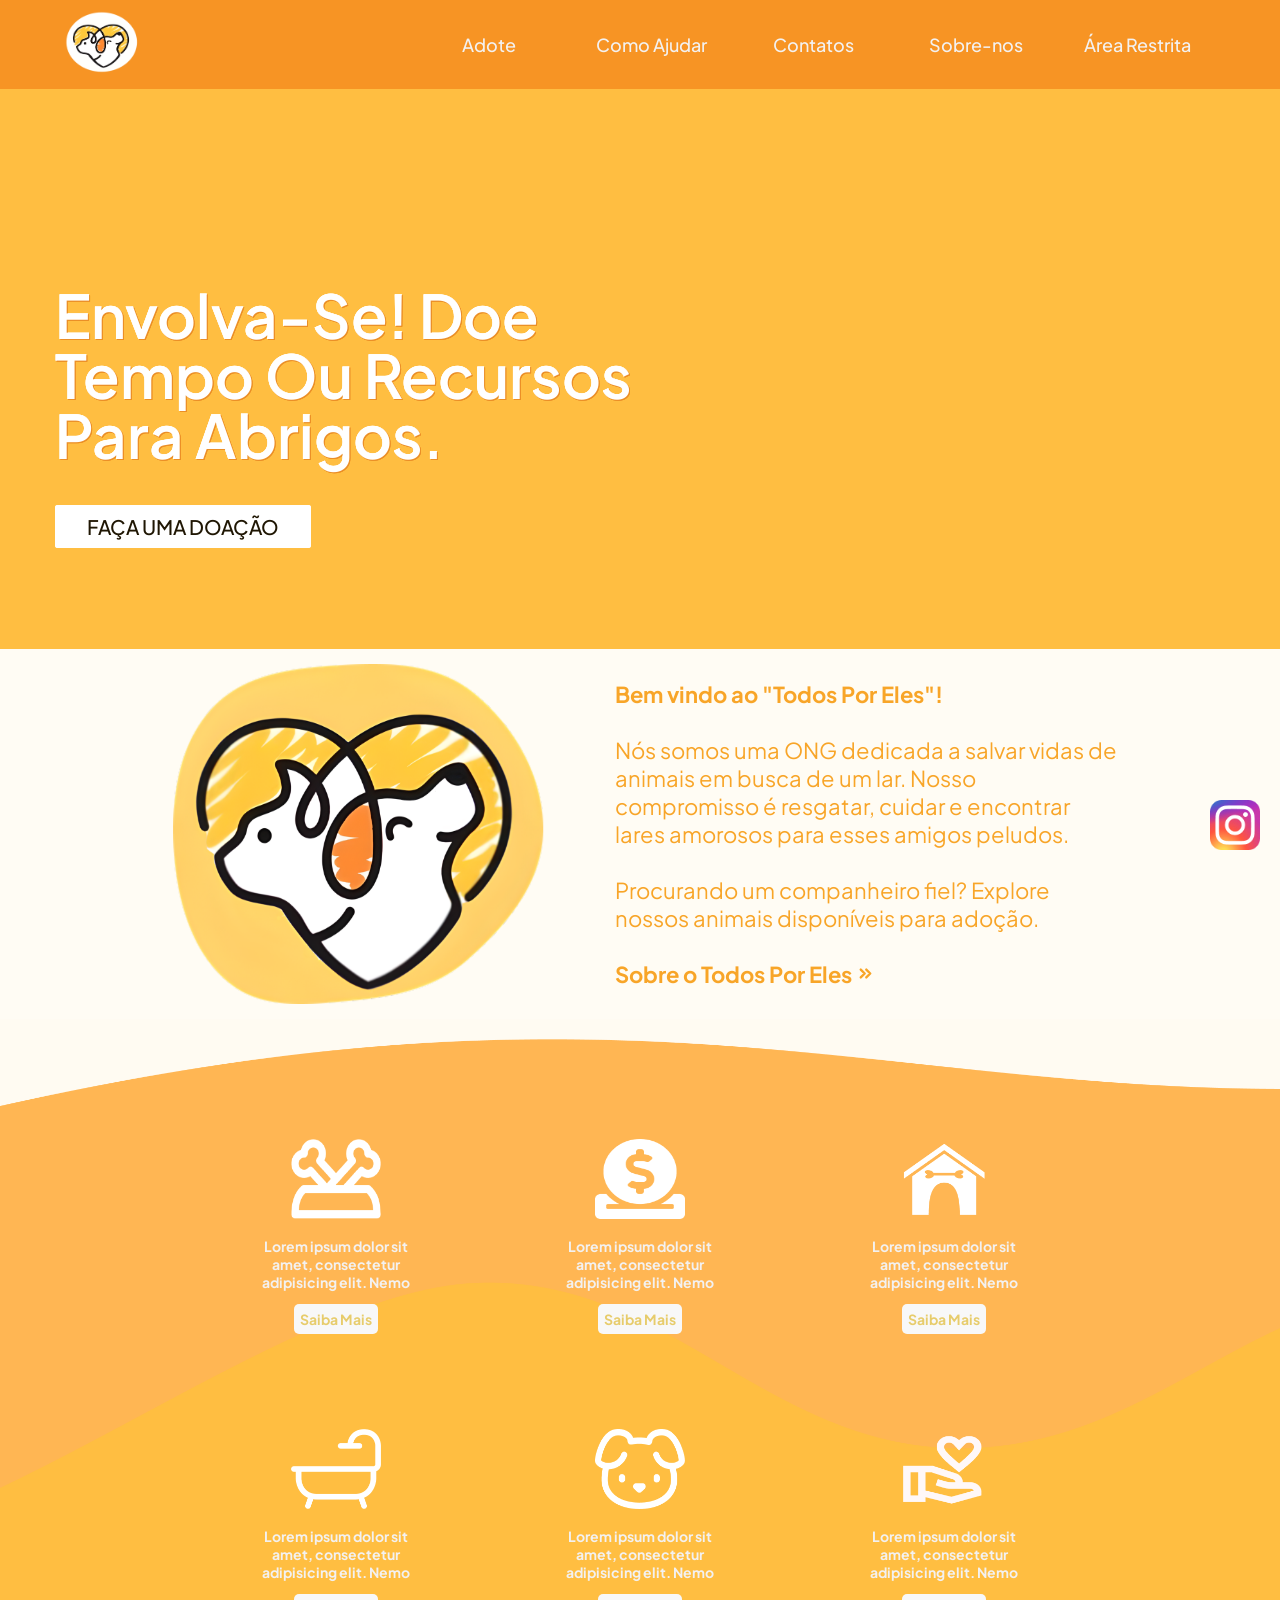
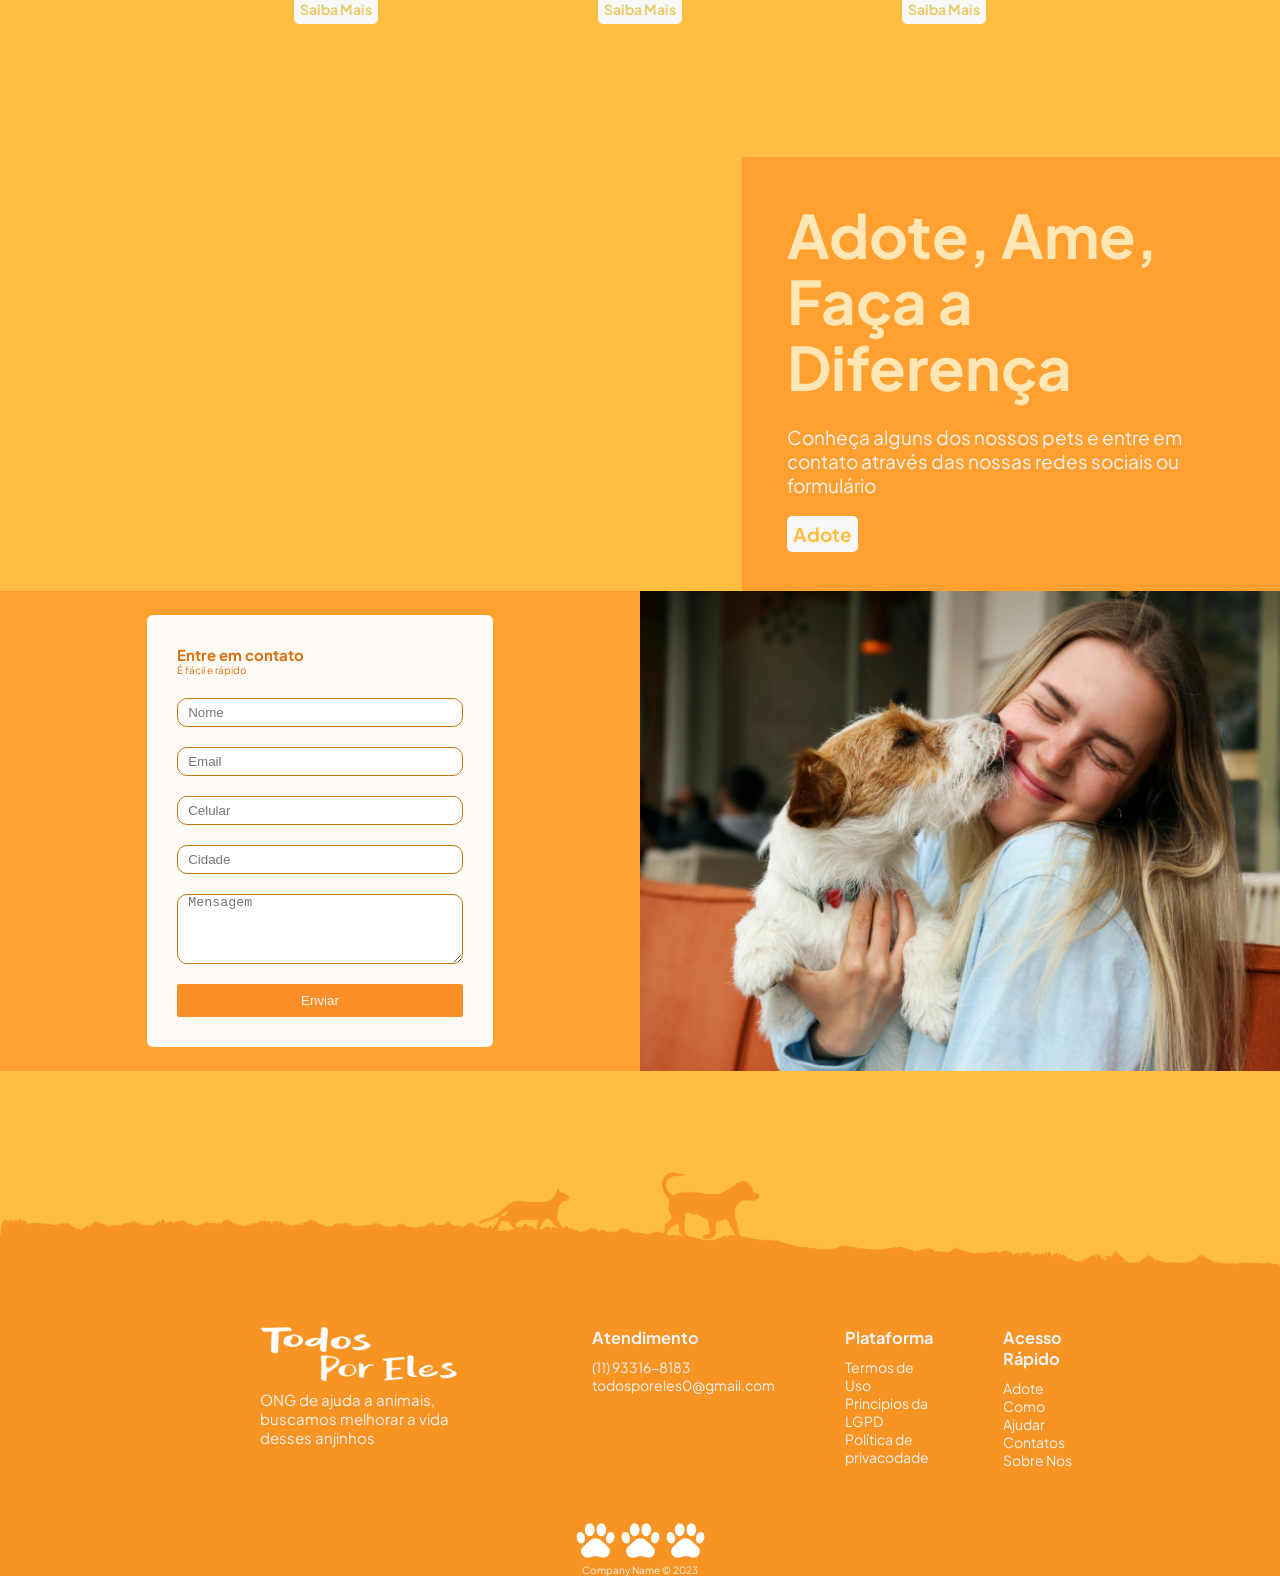
==== index.html @ 4b090272 "footer arrumado" ====
<!DOCTYPE html>
<html lang="en">
  <head>
    <meta charset="UTF-8" />
    <meta http-equiv="X-UA-Compatible" content="IE=edge" />
    <meta name="viewport" content="width=device-width, initial-scale=1.0" />
    <title>Todos Por Eles</title>
    <link rel="stylesheet" href="https://unpkg.com/aos@next/dist/aos.css" />
    <link rel="shortcut icon" href="img/logo-sobre-nos.png" type="image/x-icon">
    <link rel="stylesheet" href="css/home.css" />
    <link rel='stylesheet' href='https://cdnjs.cloudflare.com/ajax/libs/Swiper/4.0.7/css/swiper.min.css'>

    <link href="https://fonts.googleapis.com/css?family=Rajdhani&display=swap" rel="stylesheet">

  </head>
  <body>
    <header class="info-bg">
      <div class="limitador">
        <h1>
          <a id="logo-menu" href="index.html"
            ><img src="img/logo-menu.png" alt="Logo"
          /></a>
        </h1>
        <nav>
          <h2>
            <a href="" class="icone"><img src="img/icon-menu.svg" alt="icone de menu"></a>
          </h2>
          <ul class="menu">
            <li><a href="adocao.html">Adote</a></li>
            <li><a href="como-ajudar.html">Como Ajudar</a></li>
            <li><a href="sobre-nos.html">Contatos</a></li>
            <li><a href="sobre-nos.html#quem-somos">Sobre-nos</a></li>
            <li><a href="administracao.html">Área Restrita</a></li>
          </ul>
        </nav>
      </div>
    </header>   

      <main>
        <!-- <article class="destaque">
          <div class="limitador" data-aos="fade-right">
            <p>Encontre o seu melhor amigo</p>
            <h2>Envolva-se! Doe tempo ou recursos para abrigos.</h2>
            <p>
              Lorem ipsum dolor sit amet Quibusdam, natus!
            </p>
            <a href="como-ajudar.html">Faça uma doação</a>
          </div>
        </article> -->

        <section class="hero-slider hero-style">
          <div class="swiper-container">
            <div class="swiper-wrapper">
              <div class="swiper-slide">
                <div class="slide-inner slide-bg-image" data-background="img/banner-4.png">
                  <div class="container">
                    <div data-swiper-parallax="300" class="slide-title">
                      <h2>Envolva-se! Doe tempo ou recursos para abrigos.</h2>
                    </div>
                    <div class="clearfix"></div>
                    <div data-swiper-parallax="500" class="slide-btns">
                      <a href="como-ajudar.html" class="theme-btn-s2">Faça uma doação</a>
                    </div>
                  </div>
                </div>
                <!-- end slide-inner -->
              </div>
              <!-- end swiper-slide -->
        
              <div class="swiper-slide">
                <div class="slide-inner slide-bg-image" data-background="img/banner-1.png">
                  <div class="container">
                    <div data-swiper-parallax="300" class="slide-title">
                      <h2>Envolva-se! Doe tempo ou recursos para abrigos.</h2>
                    </div>
                    <div class="clearfix"></div>
                    <div data-swiper-parallax="500" class="slide-btns">
                      <a href="como-ajudar.html" class="theme-btn-s2">Faça uma doação</a>
                    </div>
                  </div>
                </div>
                <!-- end slide-inner -->
              </div>
              <!-- end swiper-slide -->
        
              <div class="swiper-slide">
                <div class="slide-inner slide-bg-image" data-background="img/banner-3.png">
                  <div class="container">
                    <div data-swiper-parallax="300" class="slide-title">
                      <h2>Envolva-se! Doe tempo ou recursos para abrigos.</h2>
                    </div>
                    <div class="clearfix"></div>
                    <div data-swiper-parallax="500" class="slide-btns">
                      <a href="como-ajudar.html" class="theme-btn-s2">Faça uma doação</a>
                    </div>
                  </div>
                </div>
                <!-- end slide-inner -->
              </div>
              <!-- end swiper-slide -->
            </div>
            <!-- end swiper-wrapper -->
        
            <!-- swipper controls -->
            <div class="swiper-pagination"></div>
          </div>
      </section>

        <article class="sobre-ong">
          <img data-aos="fade-left" src="img/logo-sobre-nos.png" alt="">
          <p data-aos="fade-left">
            <b>Bem vindo ao "Todos Por Eles"!</b> <br><br>
            Nós somos uma ONG dedicada a salvar vidas de animais em busca de um lar. Nosso compromisso é resgatar, cuidar e encontrar lares amorosos para esses amigos peludos. <br><br>
            Procurando um companheiro fiel? Explore nossos animais disponíveis para adoção.<br><br>
            <a href="sobre-nos.html">Sobre o Todos Por Eles
              <svg xmlns="http://www.w3.org/2000/svg" width="19" height="19" viewBox="0 0 24 24" fill="none" stroke="#F8A528" stroke-width="3" stroke-linecap="round" stroke-linejoin="round"><path d="M13 17l5-5-5-5M6 17l5-5-5-5"/></svg>                  
            </a>
          </p>
        </article>

        <!-- <img src="img/wave-home.png" alt=""> -->

        <div class="background">
          <article class="container-projetos">
              <div class="projeto" data-aos="zoom-in">
                <img src="img/dog-bowl.png" width="89px" height="80px" alt="">
                <p>Lorem ipsum dolor sit amet, consectetur adipisicing elit. Nemo </p>
                <a>Saiba Mais</a>
              </div>
              <div class="projeto" data-aos="zoom-in">
                <img src="img/money.png" alt="">
                  <p>Lorem ipsum dolor sit amet, consectetur adipisicing elit. Nemo </p>
                  <a>Saiba Mais</a>
                </div>
              <div class="projeto" data-aos="zoom-in">
                <img src="img/dog-house.png" alt="">
                <p>Lorem ipsum dolor sit amet, consectetur adipisicing elit. Nemo </p>
                <a>Saiba Mais</a>
              </div>
              <div class="projeto" data-aos="zoom-in">
                <img src="img/bath.png" alt="">
                <p>Lorem ipsum dolor sit amet, consectetur adipisicing elit. Nemo </p>
                <a>Saiba Mais</a>
              </div>
              <div class="projeto" data-aos="zoom-in">
                <img src="img/icon-dog.png" alt="">
                <p>Lorem ipsum dolor sit amet, consectetur adipisicing elit. Nemo </p>
                <a>Saiba Mais</a>
              </div>
              <div class="projeto" data-aos="zoom-in">
                <img src="img/volunteer.png" alt="">
                <p>Lorem ipsum dolor sit amet, consectetur adipisicing elit. Nemo </p>
                <a>Saiba Mais</a>
              </div>
          </article>
        </div>

            <div class="container-adote">
              <img src="img/adote-dog.jpeg" alt="">
              <div  class="texto" >
                <h2>
                  Adote, Ame, Faça a Diferença
                  </h2>
                <p>Conheça alguns dos nossos pets e entre em contato através das nossas redes sociais ou formulário</p>
                <a class="btn-adote" >Adote</a>
                <!-- -->
              </div>
            </div>

            <section class="section-contato">
              <div class="container-form">
                <form action="https://formspree.io/f/moqozqoo" method="POST">
                  <h1 class="text center">Entre em contato</h1>
                  <p class="text center">É fácil e rápido</p>
                      <input required type="text" name="nome" id="nome" placeholder="Nome">
  
                      <input type="email" name="email" id="email" placeholder="Email">
  
                      <input required id="celular" name="celular" type="tel" placeholder="Celular">
  
                      <input type="text" id="cidade" name="cidade" placeholder="Cidade">
  
                   <textarea name="mensagem" id="textarea" rows="8" placeholder="Mensagem"required></textarea>
                   <button class="btn-form" id="my-form-button" type="submit">Enviar</button>
                   <p id="my-form-status"></p>
                </form>
              </div>
              <img src="img/form-home2.png" alt="">
            </section>

            <div id="btnInstagram">
              <a target="_blank/" href="https://www.instagram.com/todosporeles_/"><img src="img/icon-instagram-fixo.png" alt=""></a>
            </div>
      </main>






      <img id="footer-decoracao" src="img/footer-decoracaoo.png" alt="" class="dec">
      <footer>
        <div class="container-footer-rotas">
          <div class="logo-footer">
            <img src="img/todos-por-eles.png" alt="">
            <p>ONG de ajuda a animais, buscamos melhorar a vida desses anjinhos</p>
          </div>
          <div class="footer-atendimento">
            <h3>Atendimento</h3>
            <ul>
              <li><a href="sobre-nos.html">(11) 93316-8183</a></li>
              <li><a href="sobre-nos.html">todosporeles0@gmail.com</a></li>
            </ul>
          </div>
          <div class="footer-plataforma">
              <h3>Plataforma</h3>
              <ul>
                  <li><a href="#">Termos de Uso</a></li>
                  <li><a href="#">Principios da LGPD</a></li>
                  <li><a href="#">Política de privacodade</a></li>
              </ul>
          </div>
          <div class="footer-mapa">
              <h3>Acesso Rápido</h3>
              <ul>
                  <li><a href="adocao.html">Adote</a></li>
                  <li><a href="#">Como Ajudar</a></li>
                  <li><a href="sobre-nos.html">Contatos</a></li>
                  <li><a href="sobre-nos.html#quem-somos.html">Sobre Nos</a></li>
              </ul>
          </div>
        </div>
        <div class="sub-footer">
          <div class="redes-sociais">
              <a href="#" class="icon-instagram"><img src="img/patinha.png" alt=""></a>
              <a href="#" class="icon-facebook"><img src="img/patinha.png" alt=""></i></a><a href="#">
              <a href="#"class="icon-git"><img src="img/patinha.png" alt=""></a>
          </div>
          <p class="copyright">Company Name © 2023</p>
        </div>
      </footer>
                
      <script src="https://unpkg.com/aos@next/dist/aos.js"></script>

      <script src="js/menu.js"></script>
      <script src='https://cdnjs.cloudflare.com/ajax/libs/Swiper/4.5.1/js/swiper.min.js'></script>
      <script src='https://cdnjs.cloudflare.com/ajax/libs/jquery/3.4.1/jquery.min.js'></script>
      <script  src="js/script.js"></script>
      <script>
        AOS.init({
          duration: 800,
          once: true
        });
      </script>

        <div vw class="enabled">
          <div vw-access-button class="active"></div>
          <div vw-plugin-wrapper>
            <div class="vw-plugin-top-wrapper"></div>
          </div>
        </div>
      <script src="https://vlibras.gov.br/app/vlibras-plugin.js"></script>
      <script>
        new window.VLibras.Widget('https://vlibras.gov.br/app');
      </script>

  </body>
</html>
---- css/home.css ----
@import url("https://fonts.googleapis.com/css2?family=Plus+Jakarta+Sans:wght@300;400;500;600;700&display=swap");

* {
  box-sizing: border-box;
  margin: 0;
  padding: 0;
}

:root {
  --font-family-primary: "Plus Jakarta Sans", sans-serif;
  --primary-color: #f79424;
  --secondary-color: #eb8f27;
  --tertiary-color: #e7cc6b;
  --quaternary-color: #f3f1f0;
  --quinary-color: #39394a;
  --senary-color: #121229;
  --octonary-color: #67b0cf;
  --bottun-hover-dark: #394d64;
  --letter-spacing: 0.8px;
  --margin-primary: 11.5rem;
}

html {
  font-size: 10px;
  scroll-behavior: smooth;
  margin: 0;
  font-family: 'Rajdhani', sans-serif;
  
}

/* Cor de fundo do scroll */
::-webkit-scrollbar {
  background-color: #f5f5f5; 
  width: 15px;
}
/* Cor da barra de rolagem */
::-webkit-scrollbar-thumb {
  background-color: var(--secondary-color); 
  height: 200px;
}

body {
  font-family: var(--font-family-primary);
  background-color: #FFBE41;
  color: var(--quaternary-color);

  display: flex;
  min-height: 100vh;
  flex-direction: column;
}

main {
  flex: 1;
  margin-bottom: 100px;
}

img:not(header h1 a img) {
  max-width: 100%;
}

button {
  cursor: pointer;
}

.limitador {
  margin: 0 auto;
  max-width: 1200px;
  width: calc(
    100% - 100px
  ); /* a largura é a largura total menos 100px (50px para cada lado) */
}
.limitador1{
  width: 95vw;
  margin: auto;
}



/* Menu */
header{
  position: sticky;
  top: 0;
  z-index: 10;
  padding: 11px;
}

.info-bg {
  position: sticky;
  top: 0;
  z-index: 10;
  background-color: var(--primary-color);
}

header div {
  display: flex;
  justify-content: space-between;
  align-items: center;
}

nav {
  width: 70%;
}

.icone {
  display: none;
}

.menu {
  display: flex;
  list-style: none;
  align-items: center;
  justify-content: space-between;
}

.menu li {
  font-weight: 500;
  font-size: 1.8rem;
  width: 100%;
}

.menu a {
  text-decoration: none;
  display: flex;
  align-items: center;
  justify-content: center;
  height: 50px;
  transition: 0.3s;
  color: var(--quaternary-color);
}
#menu-restrito{
  justify-content: end;
  align-items: center;
}
#menu-restrito li {
  width: 33%;

}

.menu a:hover,
.menu a:focus {
  background-color: var(--secondary-color);
  color: var(--quaternary-color);
  cursor: url('../img/patinha.png')
  , auto; 
}
#logo-menu img{
  max-height: 74px;
  max-width: 79px;
}


/* .destaque{
  background: url(../img/fundo-principal.png);
  background-color: #39394a65;
  background-size: cover;
  background-repeat: no-repeat;
  background-position: center;
  min-height: 75vh;
  padding: 5rem 0;

  display: flex;
  justify-content: center;
  align-items: center;
  flex-direction: column;
  color: var(--quaternary-color);
  font-weight: 300;
  font-size: 1.8rem;
}

.destaque p:first-child {
  line-height: 2.5rem;
  letter-spacing: var(--letter-spacing);
  text-transform: uppercase;
}

.destaque h2 {
  font-size: clamp(2rem, 10vw, 6rem);
  max-width: 735px;
  margin: 24px 0;
  text-shadow: var(--secondary-color) 1px 1px;
  
}

.destaque p:last-of-type {
  line-height: var(--line-height-secondary);
  letter-spacing: var(--letter-spacing);
  max-width: 1000px;
  line-height: 3rem;
}
.destaque a{
  background: rgb(254,151,31);
  background: linear-gradient(186deg, rgba(254,151,31,1) 7%, rgba(255,187,72,1) 90%);
  display: inline-block;
  font-weight: bold;
  border-radius: 25px;
  color: #f5f3ed;
  text-decoration: none;
  padding:  15px 25px;
  border: none;
  margin-top: 30px;
  color: var(--quaternary-color);
  height: 48px;
  letter-spacing: var(--letter-spacing);
} */

/*    SLIDER    */

:after,
:before,
*{
    box-sizing: border-box;
}
.container {
  width:1200px;
  padding-right: 15px;
  padding-left: 15px;
  margin-right: auto;
  margin-left: auto;
  font-family: var(--font-family-primary);
}
h2 {
      line-height:1.1;
}
.hero-slider {
  width: 100%;
  height: 550px;
  display: -webkit-box;
  display: -ms-flexbox;
  display: flex;
  position: relative;
  z-index: 0;
}

@media (max-width: 991px) {
  .hero-slider {
    height: 600px;
  }
}

@media (max-width: 767px) {
  .hero-slider {
    height: 500px;
  }
}

.hero-slider .swiper-slide {
  overflow: hidden;
  color: #fff;
}

.hero-slider .swiper-container {
  width: 100%;
  height: 100%;
  position: absolute;
  left: 0;
  top: 0;
}

.hero-slider .slide-inner {
  width: 100%;
  height: 100%;
  position: absolute;
  left: 0;
  top: 0;
  z-index: 1;
  background-size: cover;
  background-position: center;
  display: flex;
  justify-content: center;
  align-items: center;
  text-align: left;
}

.hero-slider .swiper-pagination-bullet {
  width: 12px;
  height: 12px;
  text-align: left;
  line-height: 12px;
  font-size: 12px;
  color: #000;
  opacity: 0.3;
  background:#fff;
  transition:all .2s ease;
}

.hero-slider .swiper-pagination-bullet-active {
  opacity:1;
}

.hero-slider .swiper-container-horizontal > .swiper-pagination-bullets,
.hero-slider .swiper-pagination-custom,
.hero-slider .swiper-pagination-fraction {
  bottom: 30px;
}

@media screen and (min-width: 992px) {
  .hero-slider .swiper-container-horizontal > .swiper-pagination-bullets,
  .hero-slider .swiper-pagination-custom,
  .hero-slider .swiper-pagination-fraction {
    /* display: none; */
  }
}
.swiper-pagination {
  text-align:left;
}

.hero-slider .swiper-container-horizontal > .swiper-pagination-bullets{
  bottom:50px;
    max-width: 1200px;
    padding: 0 15px;
    margin: 0 auto;
    left: 50%;
    transform: translateX(-50%);
}

@media (min-width: 767px) {
  .hero-slider .swiper-container-horizontal > .swiper-pagination-bullets{
  bottom:30px;
 
}
}
/*--------------------------------------------------------------
	#hero-style
--------------------------------------------------------------*/
.hero-style {
  height: 560px;
  transition:all .4s ease;
}

@media (max-width: 991px) {
  .hero-style {
    height: 600px;
  }
}



@media screen and (min-width: 992px) {
  .hero-style .container {
    padding-top: 95px;
  }
}

.hero-style .slide-title,
.hero-style .slide-btns {
  max-width: 660px;
}

.hero-style .slide-title h2 {
  font-size: 60px;
  font-weight: 600;
  line-height: 1;
  color: #ffffff;
  margin: 0 0 40px;
  text-transform: capitalize;
  transition:all .4s ease;
  text-shadow: var(--secondary-color) 1px 1px;
}

@media (max-width: 1199px) {
  .hero-style .slide-title h2 {
    font-size: 45px;
  }
}

@media (max-width: 991px) {
  .hero-style .slide-title h2 {
    font-size: 50px;
    margin: 0 0 35px;
  }
}

@media (max-width: 767px) {
  .hero-style .slide-title h2 {
    font-size: 35px;
    margin: 0 0 30px;
  }
}


.hero-style .slide-btns > a:first-child {
  margin-right: 10px;
}


/*--------------------------------------------------------------
	#button-style
--------------------------------------------------------------*/
.theme-btn, .theme-btn-s2{
    background-color: #ffffff;
    font-size: 20px;
  font-weight: 500;
  line-height: 1.4;
  text-align: center;
  color:#2b3b95;
    padding: 9px 32px;
    border: 0; 
  border-radius: 3px;
    text-transform: uppercase;
    display: inline-block;
    line-height: initial;
  transition:all .4s ease;
}
.hero-slider a {
    text-decoration: none;
    transition: all 0.2s ease;
}
.theme-btn-s2{
    background-color: rgba(255, 255, 255, 0.9);
    color: #1f1603;
}
.theme-btn:hover, .theme-btn-s2:hover, .theme-btn:focus, .theme-btn-s2:focus, .theme-btn:active, .theme-btn-s2:active {
    background: rgb(254,151,31);
    background: linear-gradient(186deg, rgba(254,151,31,1) 7%, rgba(255,187,72,1) 90%);
    color: #fff;
}
.theme-btn-s3{
  font-size: 16px;
  font-weight: 500;
  line-height: 1.5;
  color: #ffffff;
  text-transform: uppercase;
}
i.fa-chevron-circle-right{
  height:22px;
  width:22px;
}
a:hover {
    text-decoration: none;
}
@media (max-width: 991px){
  .theme-btn, .theme-btn-s2, .theme-btn-s3 {
    font-size: 13px;
    padding: 15px 25px;
  }
}
@media (max-width: 767px){
  .theme-btn, .theme-btn-s2{
    padding: 13px 20px;
    font-size: 13px;
  }
}


.flex-container {
  display: flex;
  justify-content: center;
}

.flex-container > div {
  width: 100px;
  margin: 10px;
  text-align: center;
  line-height: 75px;
}




.sobre-ong{
  /* margin:  10rem auto; */
  margin: auto;
  padding: 1rem;
  display: flex;
  justify-content: center;
  align-items: center;
  /* text-shadow: #f5b94b 2px 2px; */
  font-size: 2.2rem;
  background-color: #fffcf4;
  /* border-radius: 8px; */
  /* width: 99%; */
  color: #F8A528;
}

.sobre-ong p{
  width: 40%;
}
.sobre-ong img{
  height: 350px;
  width: 394px;
  margin-top: 0;
  margin-right: 6rem;
}
.sobre-ong a{
  text-decoration: none;
  color: #F8A528;
  font-weight: bold;
}


.container-projetos{
  display: flex;
  flex-wrap: wrap;
  justify-content: space-evenly;
  margin: auto;
  width: 73%;
  font-size: 14px;
  font-weight: bold;
  text-align: center;
  padding-top: 70px;
}
.background{
  width: 100%;
  background-image: url(../img/wave-home1.png);
  background-size: cover;
  background-repeat: no-repeat;
  background-position: center;
}

.container-projetos a, .btn-adote{
  color: var(--tertiary-color);
  background-color: rgb(248, 248, 248);
  padding: 6px;
  border-radius: 5px;
  font-weight: bold;
  cursor: pointer;
}

.projeto{
  max-width: 240px;
  min-height: 250px;
  padding: 30px;
  box-sizing: border-box;
  margin:20px;
}

.projeto img{
  width : 90px;
  height : 80px;
}
.projeto p{
  margin-top: 15px;
  margin-bottom: 19px;
}
/* .projeto a{
  font-weight: bold;
  cursor: pointer;
} */


/* .card1:hover, .card2:hover, .card3:hover, .card4:hover{
  box-shadow: #a7a7a783 0 4px 21px 1px ;
  transform: scale(1.03);
}

.card1:focus, .card2:focus, .card3:focus, .card4:focus{
  transform: scale(1.03);
} */

.container-adote{
  display: flex;
  flex-wrap: wrap;
  height: 54%;
  margin-top: 88px;
  font-size: 1.9rem;
}

.container-adote img{
  width: 58%;
}
.container-adote .texto{
  width: 42%;
  background-color: #FFA031;
  padding: 4.5rem;
}
.btn-adote{
  color: #FFBE41;
}
.container-adote .texto h2{
  color: #FFE6B5;
  font-size: 6rem;
}
.container-adote .texto p{
  color: #f3f3f3;
  margin: 2.5rem auto;
}


.section-contato{
  /* background-color: #fdfbf5; */
  background-color: #FFA031;
  color: #2b3b95;
  display: flex;
  justify-content: start;
  align-items: center;
  height: 480px;

}
/* .section-contato img{
  height: 395px;
  width: 395px;
  margin: auto;
  margin-right: 110px;
} */

.container-form{
  /* background-color: #776a5b; */
  /* background-color: #FFBE41; */
  width: 58%;
  display: flex;
  justify-content: center;
  align-items: center;
  height: 100%;
}
.container-form form{
  margin: auto;
  margin-top: 22px;
  margin-bottom: 22px;
  border: 1px rgb(155, 155, 155);
  border-radius: 6px;
  width: 54%;
  height: 90%;
  padding: 30px;
  /* background-color: #f19f40; */
  background-color: #fffcf8;
  color: rgb(218, 112, 13);
  display: flex;
  justify-content: center;
  flex-direction: column;
}

.container-form form input, .container-form textarea{
  border-radius: 10px;
  border: solid 1px rgb(192, 120, 12);
  margin-bottom: 20px;
  padding-left: 10px;
  width: 100%;
}

.container-form form input{
  height: 50px;
}
.section-contato img{
  width: 58%;
  height: 100%;
}
.container-form #nome{
  margin-top: 22px;
}
.btn-form{
  background-color: rgb(252, 143, 41);
  color: rgb(245, 245, 238);
  border: 0px;
  border-radius: 2px;
  padding: 9px 22px;
  margin: 5 auto 0 auto;
  display: block;
}

footer{
  background-color: var(--primary-color);
  color: var(--quaternary-color);
}
.container-footer-rotas{
  display: flex;
  justify-content: center;

  width: 75%;
  margin: 2rem auto;
}
footer a{
  text-decoration: none;
  color: var(--quaternary-color);
  list-style: none;
}
footer li{
  list-style: none;
}
footer h3{
  margin-bottom: 1rem ;
}
.footer-atendimento, .footer-plataforma, .footer-mapa{
  width: 21%;
  font-size: 1.4rem;
  margin: 0 3.5rem ;
}
.logo-footer{
  width: 31;
  padding: 0 10rem;
  font-size: 1.5rem;
}
.logo-footer img{
  margin-bottom: 0.6rem;
}

.sub-footer{
  margin-top: 5rem;
  display: flex;
  justify-content: center;
  display: flex;
  flex-wrap: wrap;
  text-align: center;
}

.copyright, .redes-sociais{
  flex: 100%;
}
/* vlibras */
.access-button{
 
}
/* Botão fixo para o instagram */
#btnInstagram {
  position: fixed;
  bottom: 50px;
  right: 20px;
  
  width: 50px;
  height: 50px;
  cursor: pointer;
}



@media screen and (max-width: 1000px) {
  .contato {
    display: block;
  }

  form {
    max-width: 660px;
    margin: 0 auto;
  }

}

@media screen and (max-width: 848px) {
  .icone {
    display: block;
  }

  .menu {
    display: none;
  }

  .menu.aberto {
    display: block;
  }

  .menu.aberto {
    display: flex;
    flex-direction: column;
    background-color: var(--primary-color);
    align-items: center;
    position: absolute;
    top: 68px;
    right: 0;
    left: 0;
  }
  .menu.aberto li {
    margin: 0;
  }

  .menu li {
    width: 100%;
  }

  .menu li a {
    height: 50px;
    display: flex;
    align-items: center;
    justify-content: center;
    padding: 40px 0;
  }

  #menu-restrito li {
    width: 75%;
  }
  #menu-restrito svg{
    display: none;
  }
  nav {
    display: flex;
    flex-direction: row-reverse;
    justify-content: space-between;
    align-items: center;
  }
  .container-adote img{
    width: 100%;
  }
  .container-adote .texto{
    width: 100%;
    font-size: 3rem;
  }
  .section-contato img{
    display: none;
  }
  .section-contato .container-form{
    width: 100%;
  }
  .section-contato form{
    width: 80%;
  }


}


@media screen and (max-width: 585px) {
  html {
    font-size: 59%;
  }

  .bem-vindo ul {
    width: 100%;
    flex-direction: column;
}

.bem-vindo ul li {
  width:100%;
}

.nos-escolher-texto article {
  min-width: 268px;
  margin: 2rem;
}

.nos-escolher-conteudo {
  margin-left: 0;
  margin-top: 15px;
  text-align: center;
}
  
}



@media screen and (max-width: 388px) {
  .info-num-adress div:nth-child(1) {
    display: none;
  }

  header {
    background-color: var(--primary-color);
    position: sticky;
    top: 0px;
    z-index: 10;
    padding: 25px 0;
  }
  
  .info-bg {
    position: unset;
    top: unset;
  }

  header h1 a img {
    max-width: 100%;
    min-width: 150px;
  }
}



@media (max-width: 769px) {
  .hero-style{
    height: 500px;
  }
  .sobre-ong{
    display: flex;
    flex-direction: row-reverse;
    flex-wrap: wrap;
    width: 100vw;
    justify-content: center;
  }
  .sobre-ong img{
    max-height: 84px;
    max-width: 96px;
    margin: 5px;
  }
  .sobre-ong p{
    min-width: 85%;
    padding: 30px 0;
    text-align: justify;
  }
  .container-footer-rotas{
    display: flex;
    flex-direction: row;
    flex-wrap: wrap;
    justify-content: center;
    align-items: center;
  }
  .logo-footer, .footer-atendimento, .footer-plataforma, .footer-mapa{
    min-width: 100%;
    text-align: center;
    margin: 35px;
  }
  .logo-footer a, .footer-atendimento, .footer-plataforma a, .footer-mapa a{
    font-size: medium;
  }
}
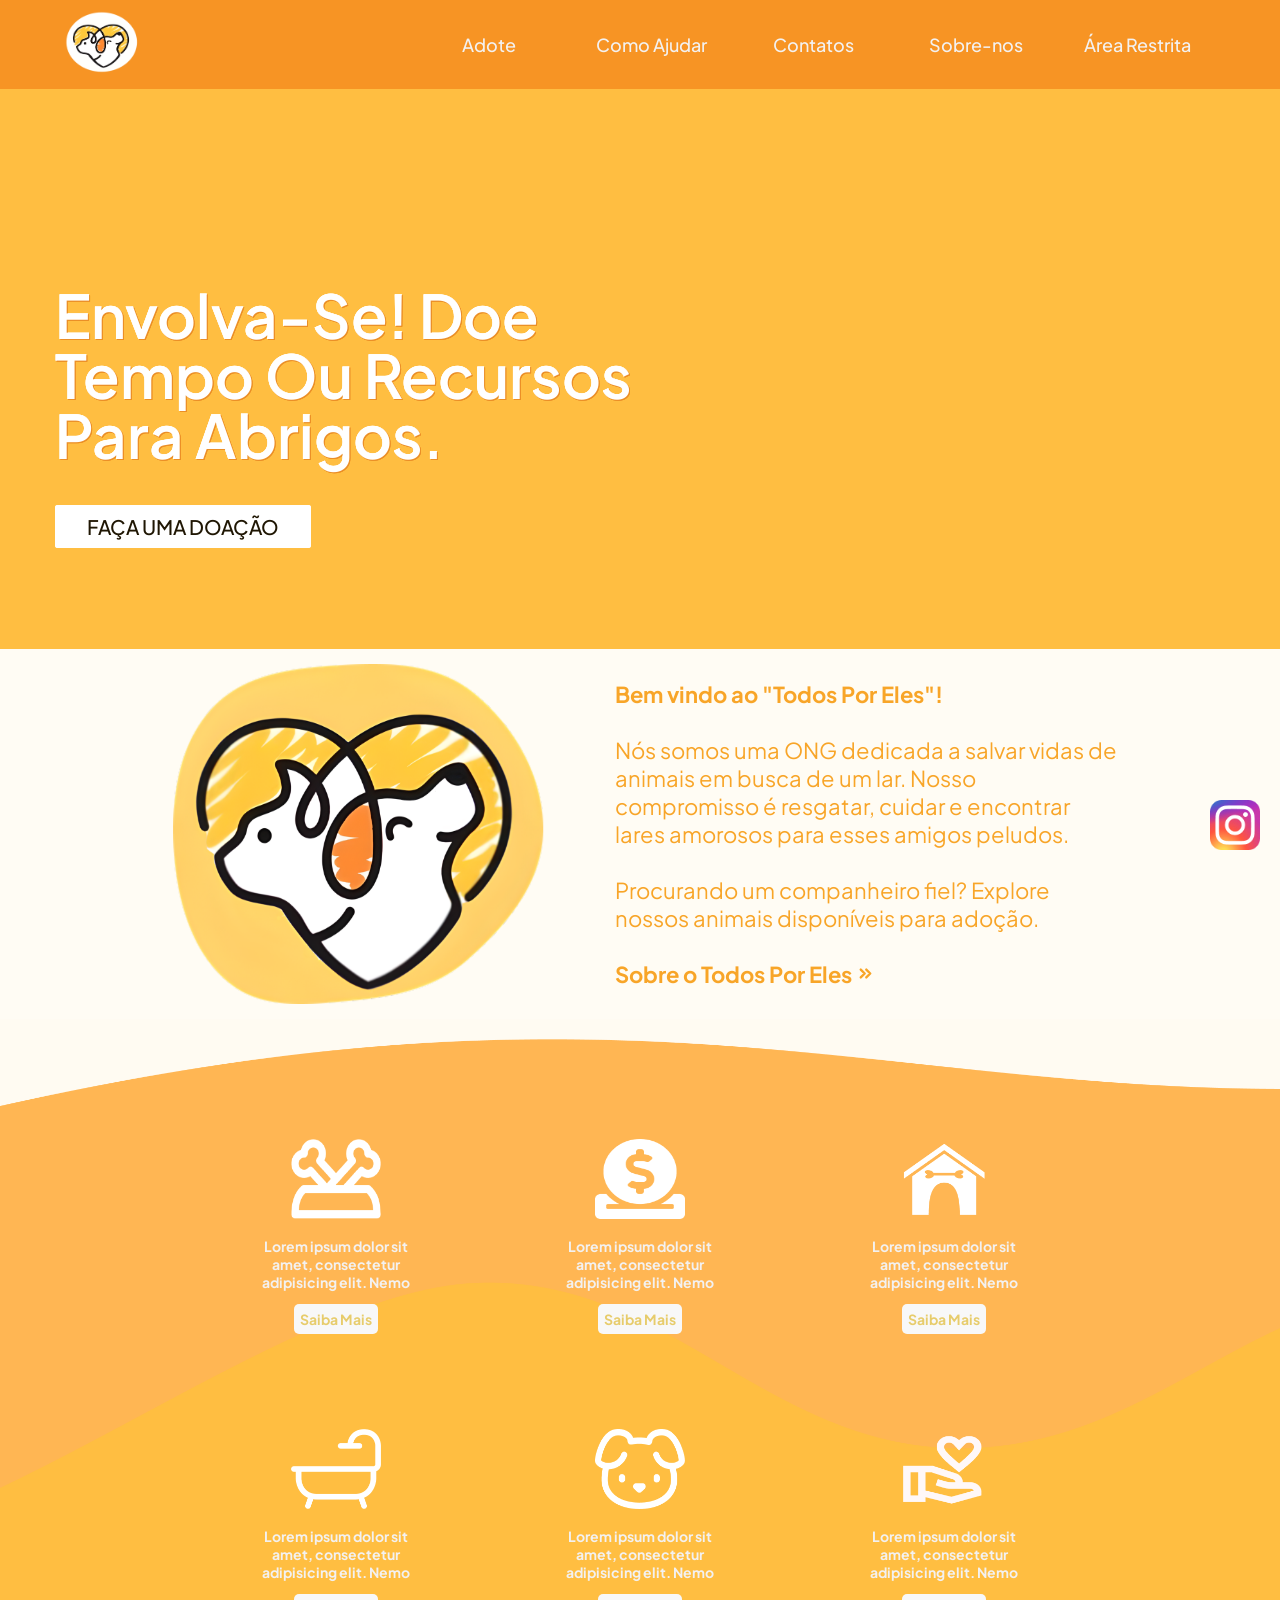
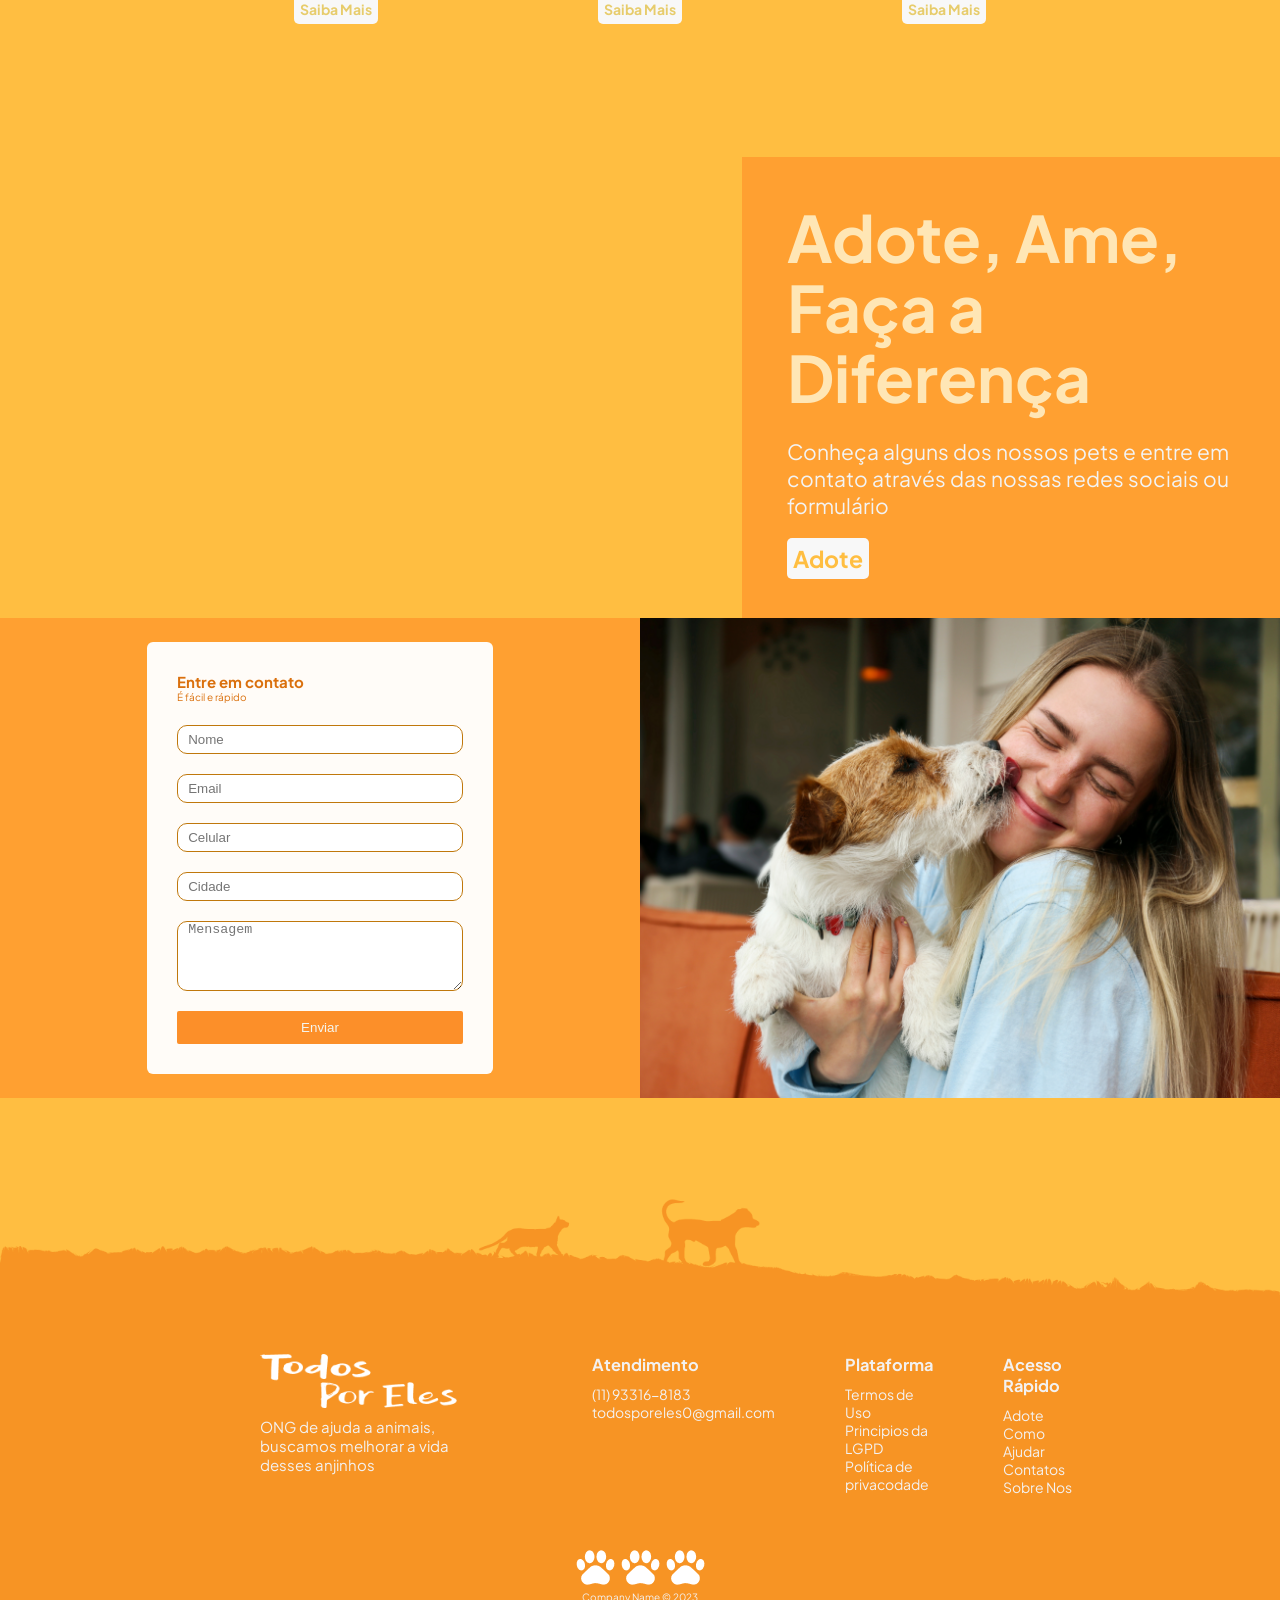
==== commit 88cb6af6: "tamanho de fonte com clamp" ====
--- a/index.html
+++ b/index.html
@@ -30,7 +30,7 @@
             <li><a href="como-ajudar.html">Como Ajudar</a></li>
             <li><a href="sobre-nos.html">Contatos</a></li>
             <li><a href="sobre-nos.html#quem-somos">Sobre-nos</a></li>
-            <li><a href="administracao.html">Área Restrita</a></li>
+            <li><a href="login.html">Área Restrita</a></li>
           </ul>
         </nav>
       </div>
@@ -125,32 +125,32 @@
               <div class="projeto" data-aos="zoom-in">
                 <img src="img/dog-bowl.png" width="89px" height="80px" alt="">
                 <p>Lorem ipsum dolor sit amet, consectetur adipisicing elit. Nemo </p>
-                <a>Saiba Mais</a>
+                <a href="como-ajudar.html">Saiba Mais</a>
               </div>
               <div class="projeto" data-aos="zoom-in">
                 <img src="img/money.png" alt="">
                   <p>Lorem ipsum dolor sit amet, consectetur adipisicing elit. Nemo </p>
-                  <a>Saiba Mais</a>
+                  <a href="como-ajudar.html">Saiba Mais</a>
                 </div>
               <div class="projeto" data-aos="zoom-in">
                 <img src="img/dog-house.png" alt="">
                 <p>Lorem ipsum dolor sit amet, consectetur adipisicing elit. Nemo </p>
-                <a>Saiba Mais</a>
+                <a href="como-ajudar.html">Saiba Mais</a>
               </div>
               <div class="projeto" data-aos="zoom-in">
                 <img src="img/bath.png" alt="">
                 <p>Lorem ipsum dolor sit amet, consectetur adipisicing elit. Nemo </p>
-                <a>Saiba Mais</a>
+                <a href="como-ajudar.html">Saiba Mais</a>
               </div>
               <div class="projeto" data-aos="zoom-in">
                 <img src="img/icon-dog.png" alt="">
                 <p>Lorem ipsum dolor sit amet, consectetur adipisicing elit. Nemo </p>
-                <a>Saiba Mais</a>
+                <a href="como-ajudar.html">Saiba Mais</a>
               </div>
               <div class="projeto" data-aos="zoom-in">
                 <img src="img/volunteer.png" alt="">
                 <p>Lorem ipsum dolor sit amet, consectetur adipisicing elit. Nemo </p>
-                <a>Saiba Mais</a>
+                <a href="como-ajudar.html">Saiba Mais</a>
               </div>
           </article>
         </div>
@@ -162,7 +162,7 @@
                   Adote, Ame, Faça a Diferença
                   </h2>
                 <p>Conheça alguns dos nossos pets e entre em contato através das nossas redes sociais ou formulário</p>
-                <a class="btn-adote" >Adote</a>
+                <a href="adocao.html" class="btn-adote" >Adote</a>
                 <!-- -->
               </div>
             </div>
--- a/css/home.css
+++ b/css/home.css
@@ -509,6 +509,7 @@
 
 .container-projetos a, .btn-adote{
   color: var(--tertiary-color);
+  text-decoration: none;
   background-color: rgb(248, 248, 248);
   padding: 6px;
   border-radius: 5px;
@@ -552,7 +553,6 @@
   flex-wrap: wrap;
   height: 54%;
   margin-top: 88px;
-  font-size: 1.9rem;
 }
 
 .container-adote img{
@@ -565,14 +565,20 @@
 }
 .btn-adote{
   color: #FFBE41;
+  font-size: clamp(2.3rem, 2vw, 2.2rem);
+
 }
 .container-adote .texto h2{
   color: #FFE6B5;
-  font-size: 6rem;
-}
-.container-adote .texto p{
+  font-size: clamp(4.4rem, 5vw, 7.5rem);
+  /* font-size: 6rem; */
+}
+
+  .container-adote .texto p{
   color: #f3f3f3;
   margin: 2.5rem auto;
+  font-size: clamp(1.9rem, 2vw, 2.1rem);
+
 }
 
 
@@ -645,6 +651,12 @@
   padding: 9px 22px;
   margin: 5 auto 0 auto;
   display: block;
+  width: 100%;
+}
+.btn-form a{
+  text-decoration: none;
+  color: rgb(245, 245, 238);
+  font-weight: bold;
 }
 
 footer{
@@ -743,7 +755,7 @@
     background-color: var(--primary-color);
     align-items: center;
     position: absolute;
-    top: 68px;
+    top: 73px;
     right: 0;
     left: 0;
   }
@@ -780,7 +792,6 @@
   }
   .container-adote .texto{
     width: 100%;
-    font-size: 3rem;
   }
   .section-contato img{
     display: none;
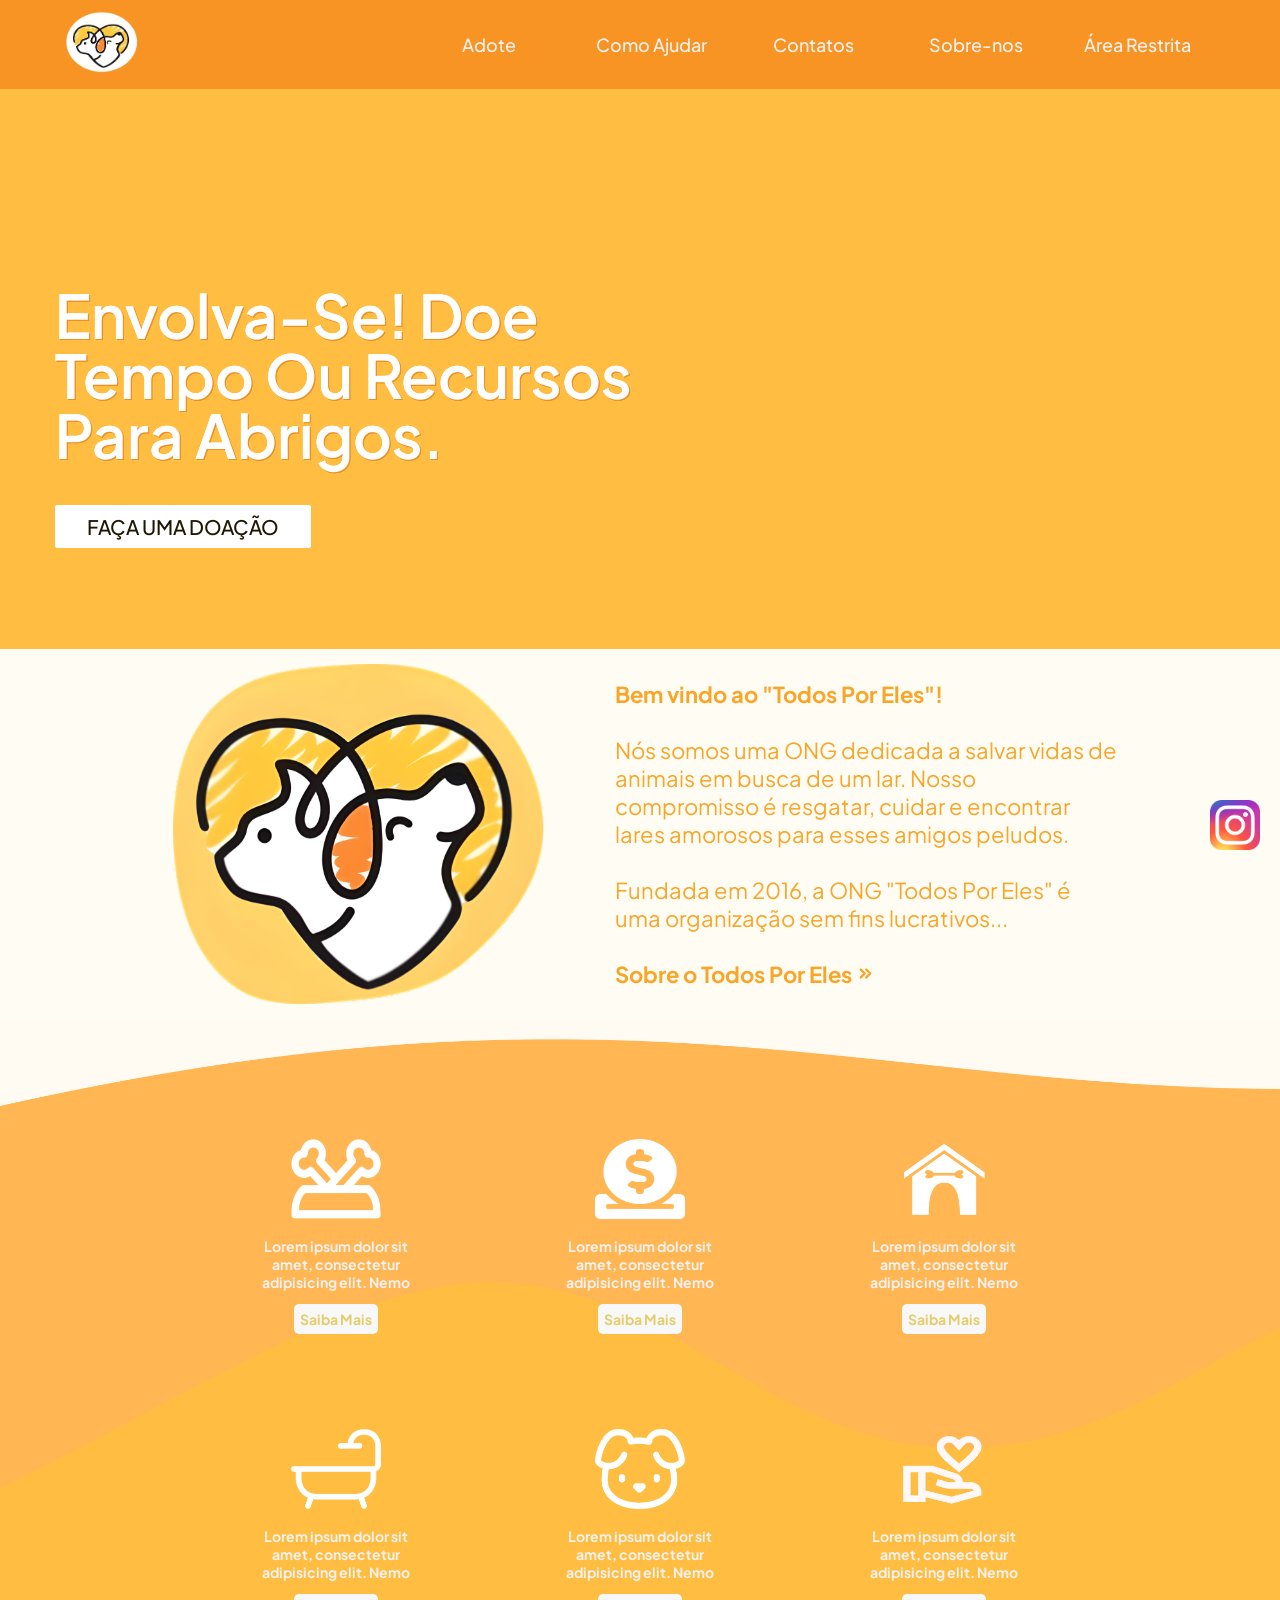
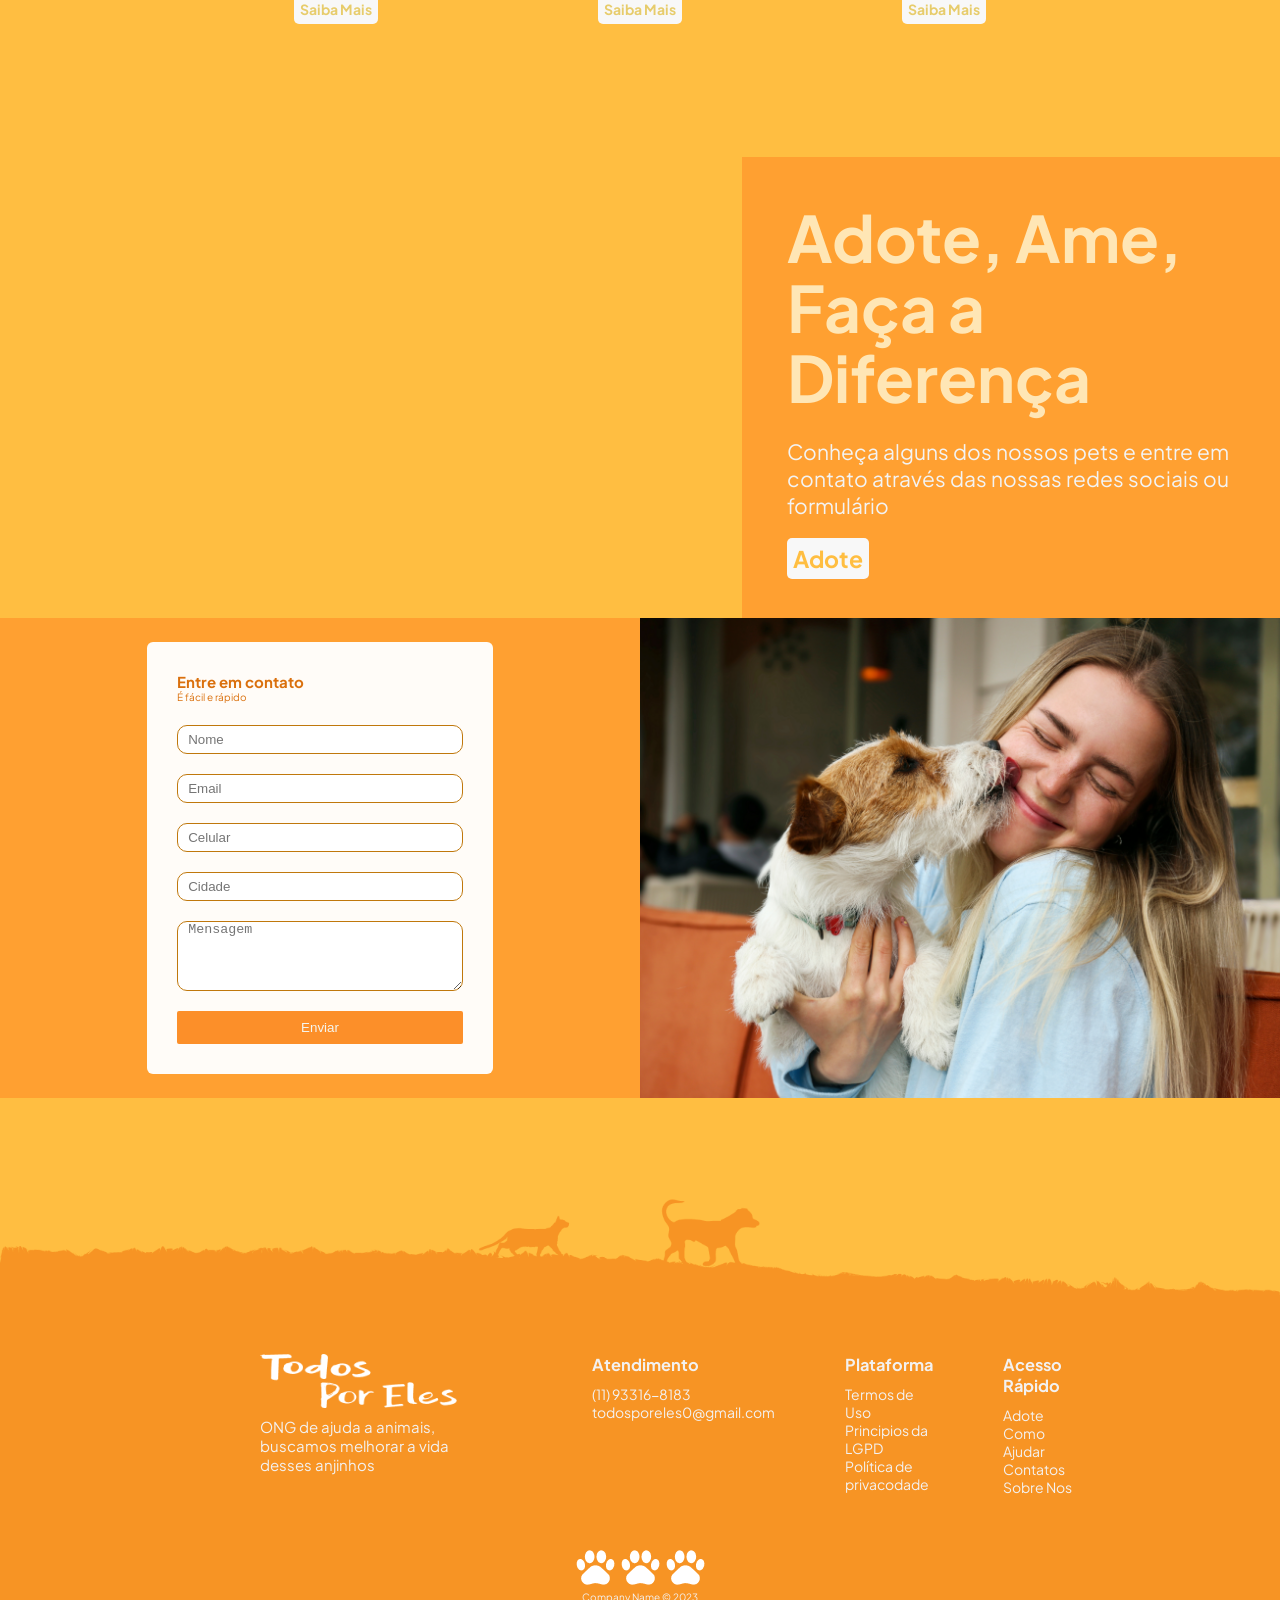
==== commit 6b006c16: "Destaque removido, Icones redes sociais arrumados" ====
--- a/index.html
+++ b/index.html
@@ -37,17 +37,6 @@
     </header>   
 
       <main>
-        <!-- <article class="destaque">
-          <div class="limitador" data-aos="fade-right">
-            <p>Encontre o seu melhor amigo</p>
-            <h2>Envolva-se! Doe tempo ou recursos para abrigos.</h2>
-            <p>
-              Lorem ipsum dolor sit amet Quibusdam, natus!
-            </p>
-            <a href="como-ajudar.html">Faça uma doação</a>
-          </div>
-        </article> -->
-
         <section class="hero-slider hero-style">
           <div class="swiper-container">
             <div class="swiper-wrapper">
@@ -111,14 +100,12 @@
           <p data-aos="fade-left">
             <b>Bem vindo ao "Todos Por Eles"!</b> <br><br>
             Nós somos uma ONG dedicada a salvar vidas de animais em busca de um lar. Nosso compromisso é resgatar, cuidar e encontrar lares amorosos para esses amigos peludos. <br><br>
-            Procurando um companheiro fiel? Explore nossos animais disponíveis para adoção.<br><br>
-            <a href="sobre-nos.html">Sobre o Todos Por Eles
+            Fundada em 2016, a ONG "Todos Por Eles" é uma organização sem fins lucrativos...<br><br>
+            <a href="sobre-nos.html#quem-somos">Sobre o Todos Por Eles
               <svg xmlns="http://www.w3.org/2000/svg" width="19" height="19" viewBox="0 0 24 24" fill="none" stroke="#F8A528" stroke-width="3" stroke-linecap="round" stroke-linejoin="round"><path d="M13 17l5-5-5-5M6 17l5-5-5-5"/></svg>                  
             </a>
           </p>
         </article>
-
-        <!-- <img src="img/wave-home.png" alt=""> -->
 
         <div class="background">
           <article class="container-projetos">
--- a/css/home.css
+++ b/css/home.css
@@ -147,61 +147,6 @@
   max-height: 74px;
   max-width: 79px;
 }
-
-
-/* .destaque{
-  background: url(../img/fundo-principal.png);
-  background-color: #39394a65;
-  background-size: cover;
-  background-repeat: no-repeat;
-  background-position: center;
-  min-height: 75vh;
-  padding: 5rem 0;
-
-  display: flex;
-  justify-content: center;
-  align-items: center;
-  flex-direction: column;
-  color: var(--quaternary-color);
-  font-weight: 300;
-  font-size: 1.8rem;
-}
-
-.destaque p:first-child {
-  line-height: 2.5rem;
-  letter-spacing: var(--letter-spacing);
-  text-transform: uppercase;
-}
-
-.destaque h2 {
-  font-size: clamp(2rem, 10vw, 6rem);
-  max-width: 735px;
-  margin: 24px 0;
-  text-shadow: var(--secondary-color) 1px 1px;
-  
-}
-
-.destaque p:last-of-type {
-  line-height: var(--line-height-secondary);
-  letter-spacing: var(--letter-spacing);
-  max-width: 1000px;
-  line-height: 3rem;
-}
-.destaque a{
-  background: rgb(254,151,31);
-  background: linear-gradient(186deg, rgba(254,151,31,1) 7%, rgba(255,187,72,1) 90%);
-  display: inline-block;
-  font-weight: bold;
-  border-radius: 25px;
-  color: #f5f3ed;
-  text-decoration: none;
-  padding:  15px 25px;
-  border: none;
-  margin-top: 30px;
-  color: var(--quaternary-color);
-  height: 48px;
-  letter-spacing: var(--letter-spacing);
-} */
 
 /*    SLIDER    */
 
@@ -453,22 +398,18 @@
   text-align: center;
   line-height: 75px;
 }
-
+/* ---------------------------Fim do Slider----------------------------------- */
 
 
 
 .sobre-ong{
-  /* margin:  10rem auto; */
   margin: auto;
   padding: 1rem;
   display: flex;
   justify-content: center;
   align-items: center;
-  /* text-shadow: #f5b94b 2px 2px; */
   font-size: 2.2rem;
   background-color: #fffcf4;
-  /* border-radius: 8px; */
-  /* width: 99%; */
   color: #F8A528;
 }
 
@@ -480,7 +421,9 @@
   width: 394px;
   margin-top: 0;
   margin-right: 6rem;
-}
+  content: url('../img/logo-sobre-nos.png');
+}
+
 .sobre-ong a{
   text-decoration: none;
   color: #F8A528;
@@ -592,16 +535,8 @@
   height: 480px;
 
 }
-/* .section-contato img{
-  height: 395px;
-  width: 395px;
-  margin: auto;
-  margin-right: 110px;
-} */
 
 .container-form{
-  /* background-color: #776a5b; */
-  /* background-color: #FFBE41; */
   width: 58%;
   display: flex;
   justify-content: center;
@@ -617,7 +552,6 @@
   width: 54%;
   height: 90%;
   padding: 30px;
-  /* background-color: #f19f40; */
   background-color: #fffcf8;
   color: rgb(218, 112, 13);
   display: flex;
@@ -873,10 +807,13 @@
     width: 100vw;
     justify-content: center;
   }
+  
   .sobre-ong img{
-    max-height: 84px;
-    max-width: 96px;
+    content: url('../img/nome-ong.png');
+    max-height: 85px;
+    max-width: 197px;
     margin: 5px;
+    margin-top: 16px;
   }
   .sobre-ong p{
     min-width: 85%;
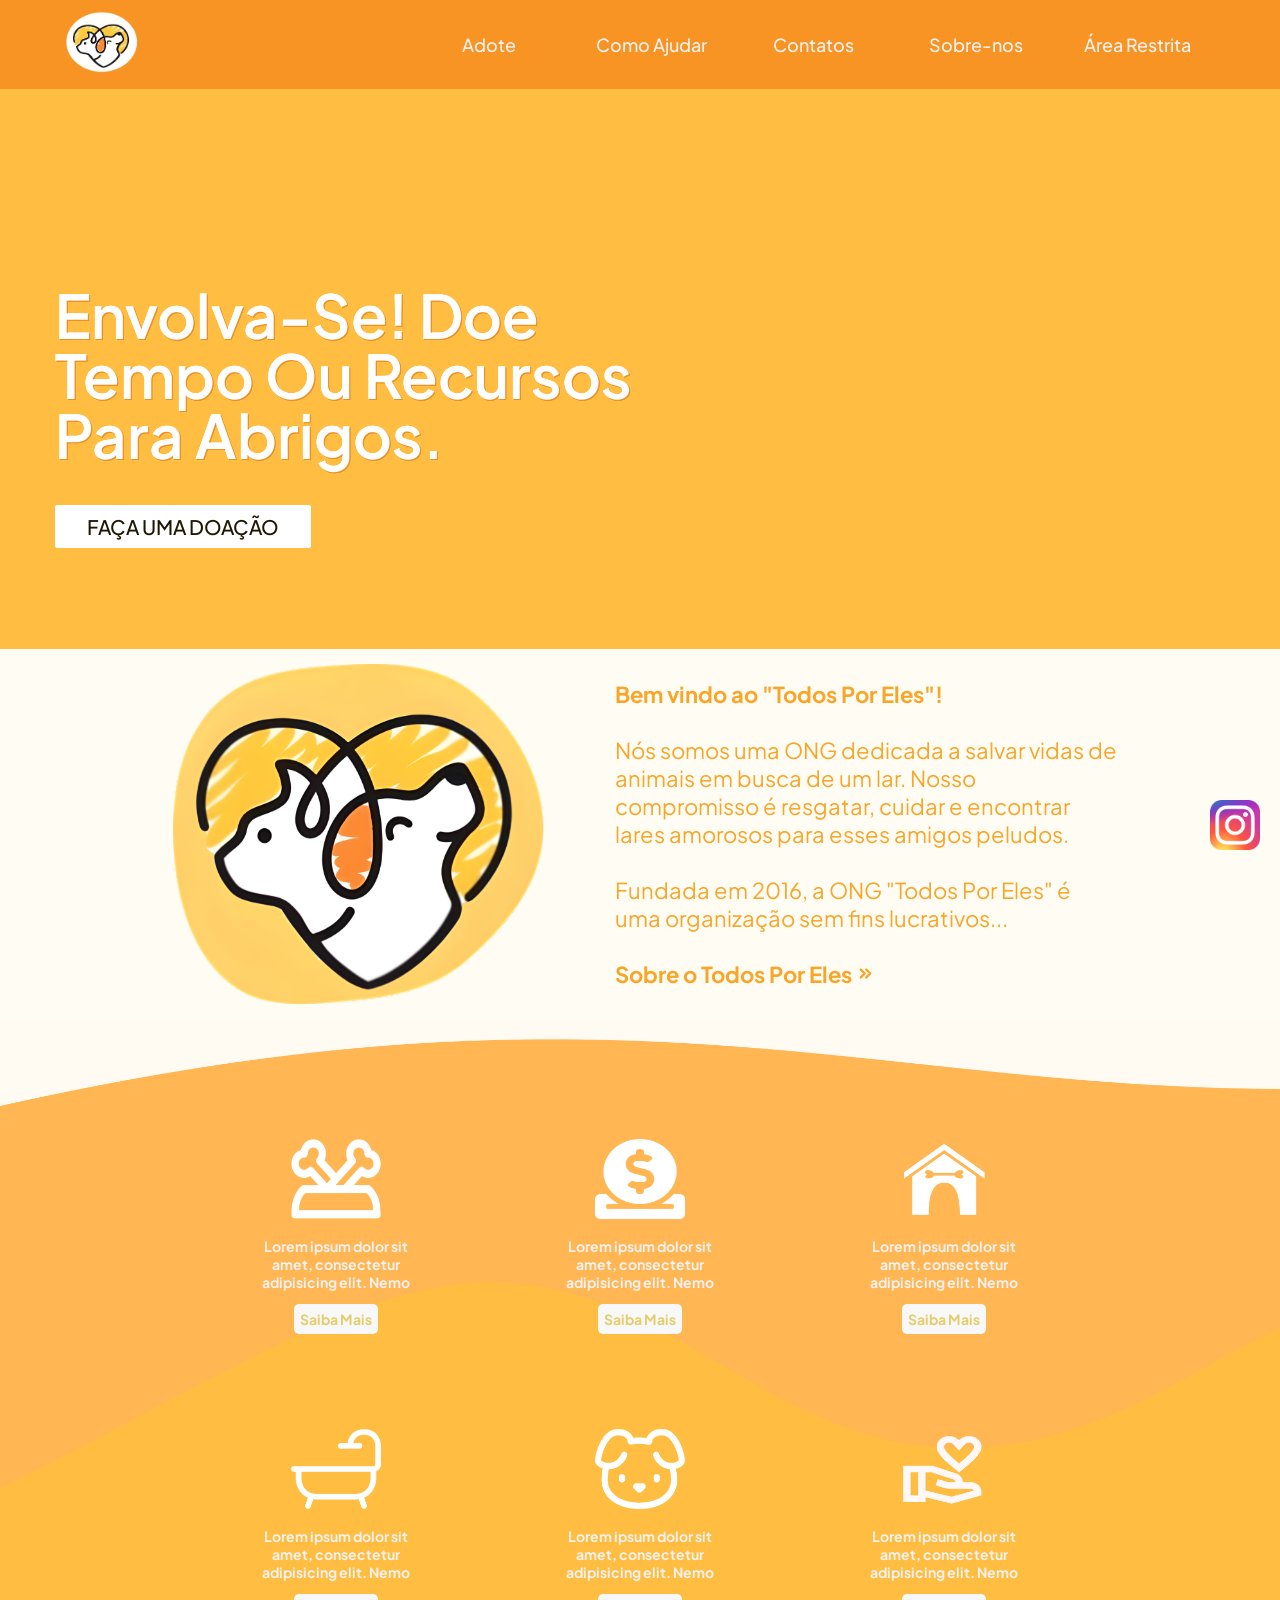
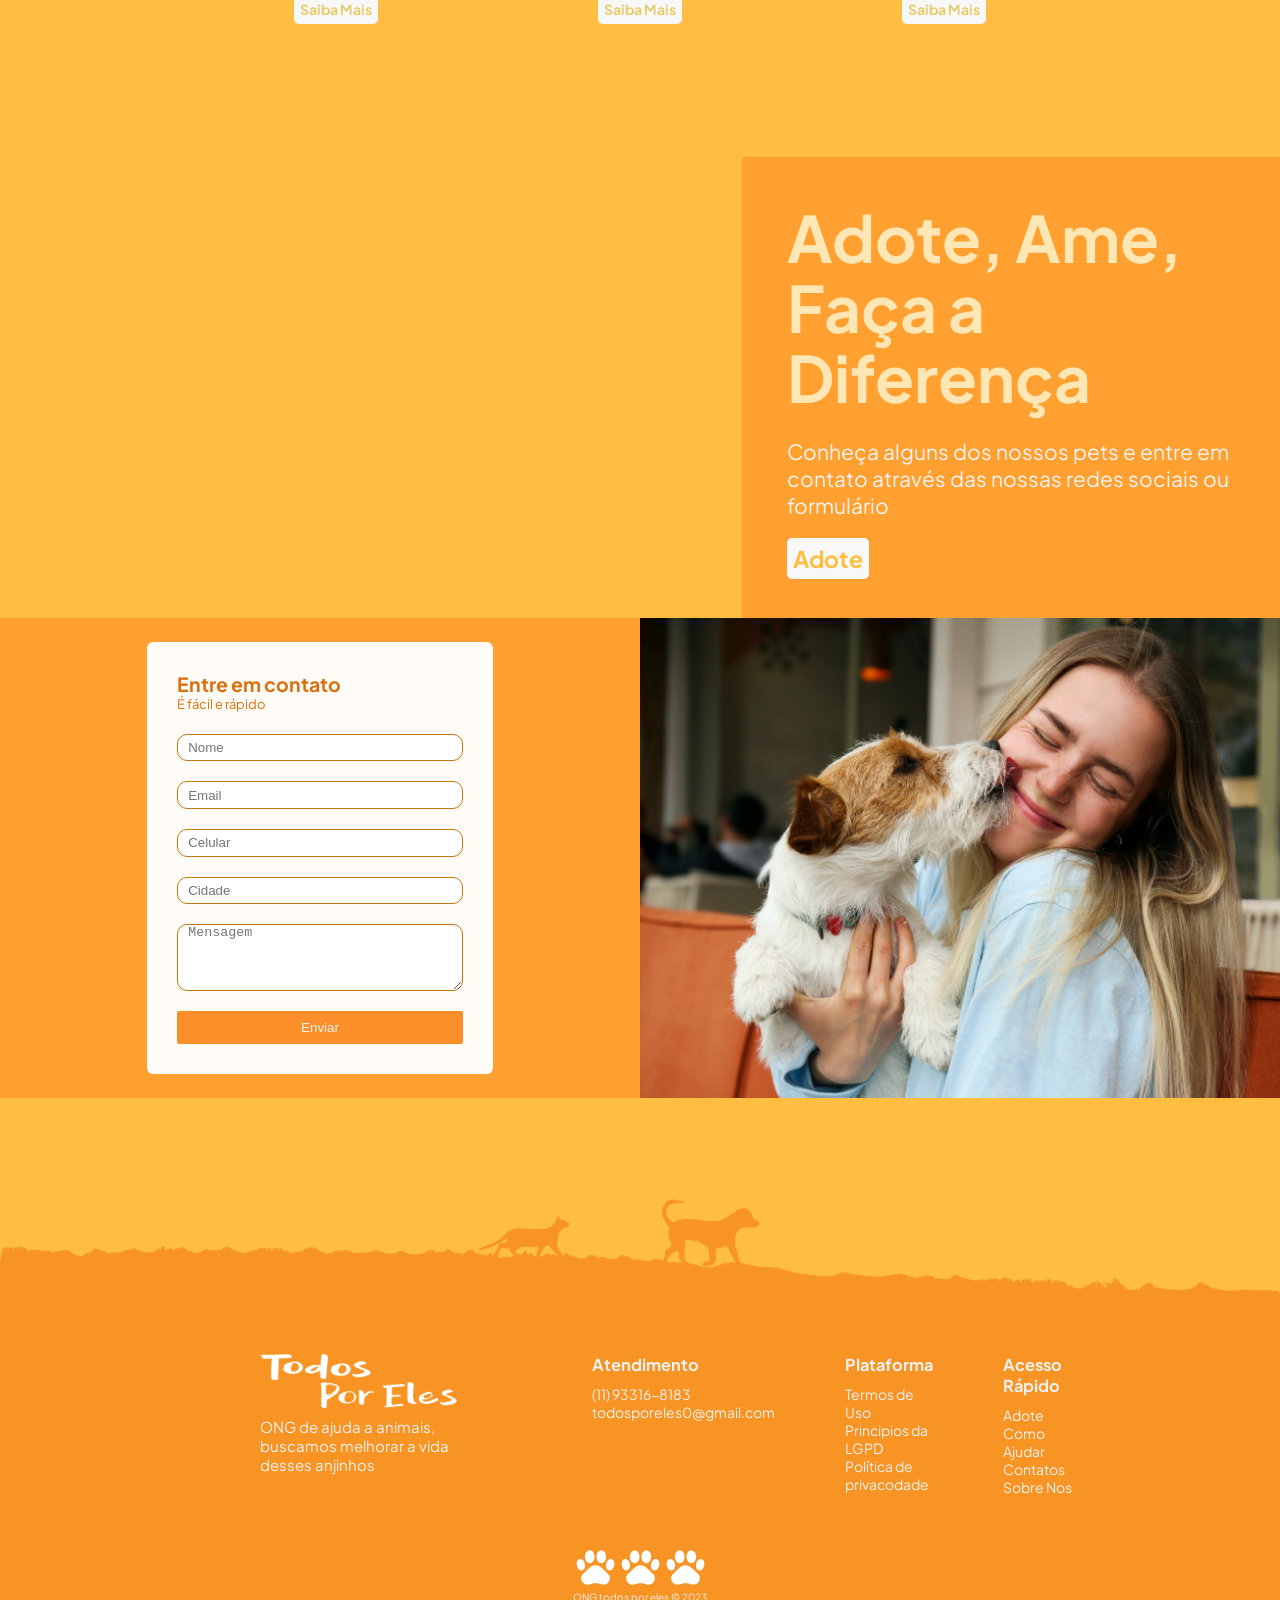
==== commit 940b09f1: "Página como ajudar" ====
--- a/index.html
+++ b/index.html
@@ -223,7 +223,7 @@
               <a href="#" class="icon-facebook"><img src="img/patinha.png" alt=""></i></a><a href="#">
               <a href="#"class="icon-git"><img src="img/patinha.png" alt=""></a>
           </div>
-          <p class="copyright">Company Name © 2023</p>
+          <p class="copyright">ONG todos por eles © 2023</p>
         </div>
       </footer>
                 
--- a/css/home.css
+++ b/css/home.css
@@ -557,6 +557,8 @@
   display: flex;
   justify-content: center;
   flex-direction: column;
+  font-size: clamp(1.2rem, 2vw, 1.3rem);
+
 }
 
 .container-form form input, .container-form textarea{
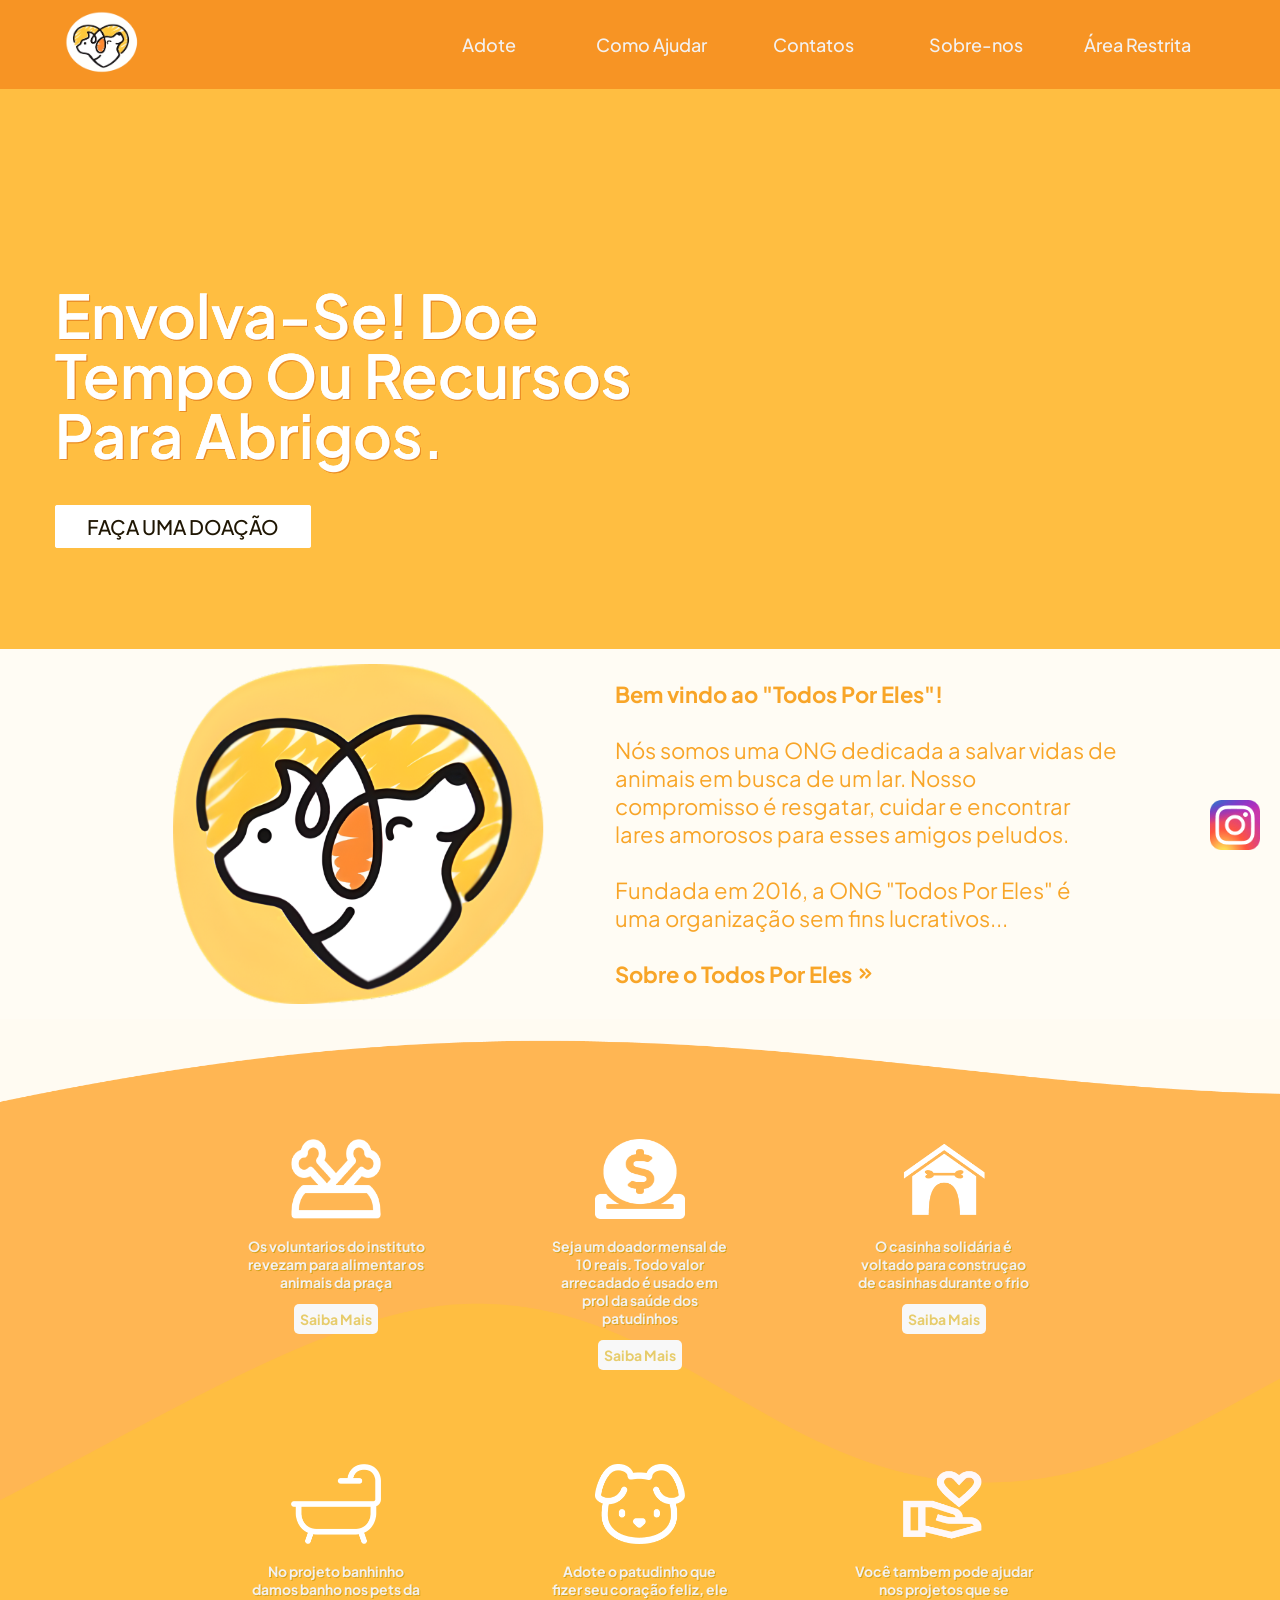
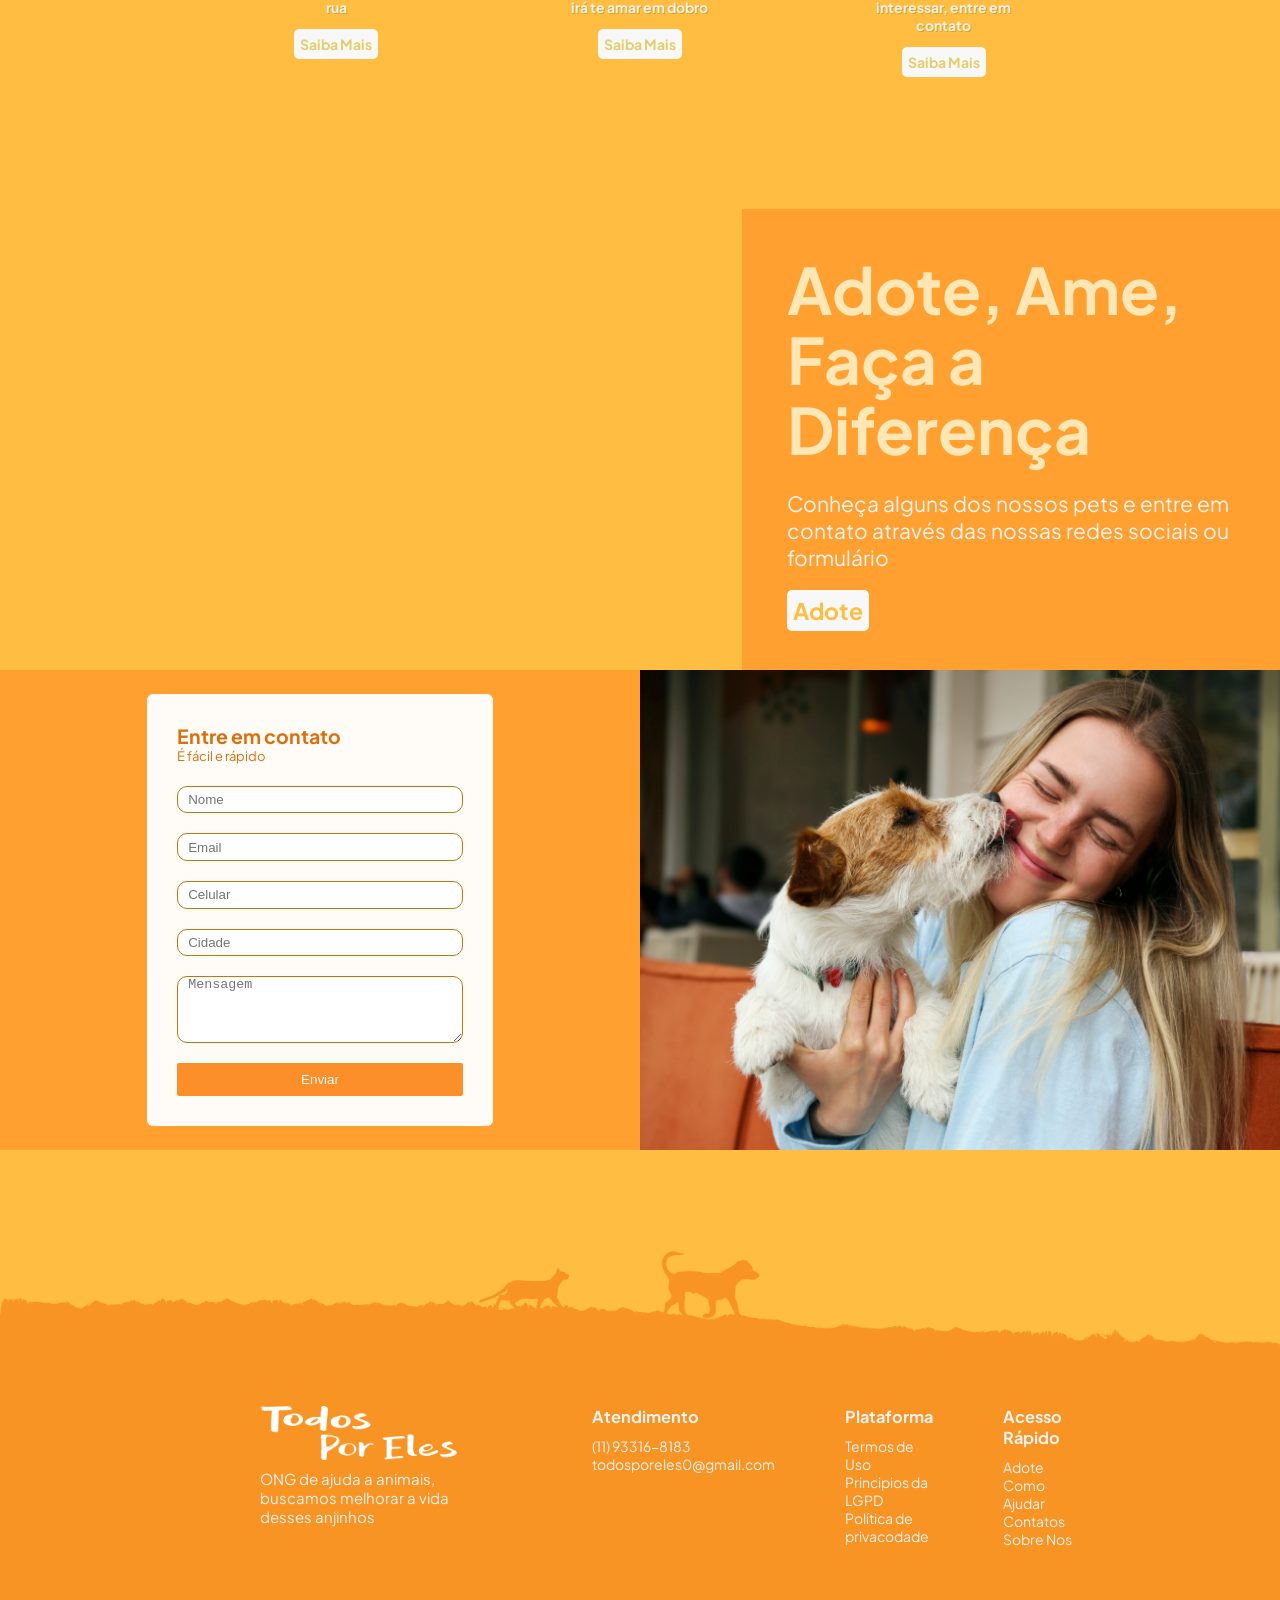
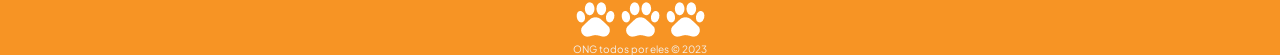
==== commit 795f5a9d: "Textos adicionados" ====
--- a/index.html
+++ b/index.html
@@ -8,6 +8,7 @@
     <link rel="stylesheet" href="https://unpkg.com/aos@next/dist/aos.css" />
     <link rel="shortcut icon" href="img/logo-sobre-nos.png" type="image/x-icon">
     <link rel="stylesheet" href="css/home.css" />
+    <link rel="stylesheet" href="css/carrossel.css" />
     <link rel='stylesheet' href='https://cdnjs.cloudflare.com/ajax/libs/Swiper/4.0.7/css/swiper.min.css'>
 
     <link href="https://fonts.googleapis.com/css?family=Rajdhani&display=swap" rel="stylesheet">
@@ -111,33 +112,33 @@
           <article class="container-projetos">
               <div class="projeto" data-aos="zoom-in">
                 <img src="img/dog-bowl.png" width="89px" height="80px" alt="">
-                <p>Lorem ipsum dolor sit amet, consectetur adipisicing elit. Nemo </p>
+                <p>Os voluntarios do instituto revezam para alimentar os animais da praça</p>
                 <a href="como-ajudar.html">Saiba Mais</a>
               </div>
               <div class="projeto" data-aos="zoom-in">
                 <img src="img/money.png" alt="">
-                  <p>Lorem ipsum dolor sit amet, consectetur adipisicing elit. Nemo </p>
+                  <p>Seja um doador mensal de 10 reais. Todo valor arrecadado é usado em prol da saúde dos patudinhos </p>
                   <a href="como-ajudar.html">Saiba Mais</a>
                 </div>
               <div class="projeto" data-aos="zoom-in">
                 <img src="img/dog-house.png" alt="">
-                <p>Lorem ipsum dolor sit amet, consectetur adipisicing elit. Nemo </p>
+                <p>O casinha solidária é voltado para construçao de casinhas durante o frio</p>
                 <a href="como-ajudar.html">Saiba Mais</a>
               </div>
               <div class="projeto" data-aos="zoom-in">
                 <img src="img/bath.png" alt="">
-                <p>Lorem ipsum dolor sit amet, consectetur adipisicing elit. Nemo </p>
+                <p>No projeto banhinho damos banho nos pets da rua </p>
                 <a href="como-ajudar.html">Saiba Mais</a>
               </div>
               <div class="projeto" data-aos="zoom-in">
                 <img src="img/icon-dog.png" alt="">
-                <p>Lorem ipsum dolor sit amet, consectetur adipisicing elit. Nemo </p>
-                <a href="como-ajudar.html">Saiba Mais</a>
+                <p>Adote o patudinho que fizer seu coração feliz, ele irá te amar em dobro</p>
+                <a href="adocao.html">Saiba Mais</a>
               </div>
               <div class="projeto" data-aos="zoom-in">
                 <img src="img/volunteer.png" alt="">
-                <p>Lorem ipsum dolor sit amet, consectetur adipisicing elit. Nemo </p>
-                <a href="como-ajudar.html">Saiba Mais</a>
+                <p>Você tambem pode ajudar nos projetos que se interessar, entre em contato</p>
+                <a href="sobre-nos.html ">Saiba Mais</a>
               </div>
           </article>
         </div>
--- a/css/home.css
+++ b/css/home.css
@@ -148,259 +148,6 @@
   max-width: 79px;
 }
 
-/*    SLIDER    */
-
-:after,
-:before,
-*{
-    box-sizing: border-box;
-}
-.container {
-  width:1200px;
-  padding-right: 15px;
-  padding-left: 15px;
-  margin-right: auto;
-  margin-left: auto;
-  font-family: var(--font-family-primary);
-}
-h2 {
-      line-height:1.1;
-}
-.hero-slider {
-  width: 100%;
-  height: 550px;
-  display: -webkit-box;
-  display: -ms-flexbox;
-  display: flex;
-  position: relative;
-  z-index: 0;
-}
-
-@media (max-width: 991px) {
-  .hero-slider {
-    height: 600px;
-  }
-}
-
-@media (max-width: 767px) {
-  .hero-slider {
-    height: 500px;
-  }
-}
-
-.hero-slider .swiper-slide {
-  overflow: hidden;
-  color: #fff;
-}
-
-.hero-slider .swiper-container {
-  width: 100%;
-  height: 100%;
-  position: absolute;
-  left: 0;
-  top: 0;
-}
-
-.hero-slider .slide-inner {
-  width: 100%;
-  height: 100%;
-  position: absolute;
-  left: 0;
-  top: 0;
-  z-index: 1;
-  background-size: cover;
-  background-position: center;
-  display: flex;
-  justify-content: center;
-  align-items: center;
-  text-align: left;
-}
-
-.hero-slider .swiper-pagination-bullet {
-  width: 12px;
-  height: 12px;
-  text-align: left;
-  line-height: 12px;
-  font-size: 12px;
-  color: #000;
-  opacity: 0.3;
-  background:#fff;
-  transition:all .2s ease;
-}
-
-.hero-slider .swiper-pagination-bullet-active {
-  opacity:1;
-}
-
-.hero-slider .swiper-container-horizontal > .swiper-pagination-bullets,
-.hero-slider .swiper-pagination-custom,
-.hero-slider .swiper-pagination-fraction {
-  bottom: 30px;
-}
-
-@media screen and (min-width: 992px) {
-  .hero-slider .swiper-container-horizontal > .swiper-pagination-bullets,
-  .hero-slider .swiper-pagination-custom,
-  .hero-slider .swiper-pagination-fraction {
-    /* display: none; */
-  }
-}
-.swiper-pagination {
-  text-align:left;
-}
-
-.hero-slider .swiper-container-horizontal > .swiper-pagination-bullets{
-  bottom:50px;
-    max-width: 1200px;
-    padding: 0 15px;
-    margin: 0 auto;
-    left: 50%;
-    transform: translateX(-50%);
-}
-
-@media (min-width: 767px) {
-  .hero-slider .swiper-container-horizontal > .swiper-pagination-bullets{
-  bottom:30px;
- 
-}
-}
-/*--------------------------------------------------------------
-	#hero-style
---------------------------------------------------------------*/
-.hero-style {
-  height: 560px;
-  transition:all .4s ease;
-}
-
-@media (max-width: 991px) {
-  .hero-style {
-    height: 600px;
-  }
-}
-
-
-
-@media screen and (min-width: 992px) {
-  .hero-style .container {
-    padding-top: 95px;
-  }
-}
-
-.hero-style .slide-title,
-.hero-style .slide-btns {
-  max-width: 660px;
-}
-
-.hero-style .slide-title h2 {
-  font-size: 60px;
-  font-weight: 600;
-  line-height: 1;
-  color: #ffffff;
-  margin: 0 0 40px;
-  text-transform: capitalize;
-  transition:all .4s ease;
-  text-shadow: var(--secondary-color) 1px 1px;
-}
-
-@media (max-width: 1199px) {
-  .hero-style .slide-title h2 {
-    font-size: 45px;
-  }
-}
-
-@media (max-width: 991px) {
-  .hero-style .slide-title h2 {
-    font-size: 50px;
-    margin: 0 0 35px;
-  }
-}
-
-@media (max-width: 767px) {
-  .hero-style .slide-title h2 {
-    font-size: 35px;
-    margin: 0 0 30px;
-  }
-}
-
-
-.hero-style .slide-btns > a:first-child {
-  margin-right: 10px;
-}
-
-
-/*--------------------------------------------------------------
-	#button-style
---------------------------------------------------------------*/
-.theme-btn, .theme-btn-s2{
-    background-color: #ffffff;
-    font-size: 20px;
-  font-weight: 500;
-  line-height: 1.4;
-  text-align: center;
-  color:#2b3b95;
-    padding: 9px 32px;
-    border: 0; 
-  border-radius: 3px;
-    text-transform: uppercase;
-    display: inline-block;
-    line-height: initial;
-  transition:all .4s ease;
-}
-.hero-slider a {
-    text-decoration: none;
-    transition: all 0.2s ease;
-}
-.theme-btn-s2{
-    background-color: rgba(255, 255, 255, 0.9);
-    color: #1f1603;
-}
-.theme-btn:hover, .theme-btn-s2:hover, .theme-btn:focus, .theme-btn-s2:focus, .theme-btn:active, .theme-btn-s2:active {
-    background: rgb(254,151,31);
-    background: linear-gradient(186deg, rgba(254,151,31,1) 7%, rgba(255,187,72,1) 90%);
-    color: #fff;
-}
-.theme-btn-s3{
-  font-size: 16px;
-  font-weight: 500;
-  line-height: 1.5;
-  color: #ffffff;
-  text-transform: uppercase;
-}
-i.fa-chevron-circle-right{
-  height:22px;
-  width:22px;
-}
-a:hover {
-    text-decoration: none;
-}
-@media (max-width: 991px){
-  .theme-btn, .theme-btn-s2, .theme-btn-s3 {
-    font-size: 13px;
-    padding: 15px 25px;
-  }
-}
-@media (max-width: 767px){
-  .theme-btn, .theme-btn-s2{
-    padding: 13px 20px;
-    font-size: 13px;
-  }
-}
-
-
-.flex-container {
-  display: flex;
-  justify-content: center;
-}
-
-.flex-container > div {
-  width: 100px;
-  margin: 10px;
-  text-align: center;
-  line-height: 75px;
-}
-/* ---------------------------Fim do Slider----------------------------------- */
-
-
 
 .sobre-ong{
   margin: auto;
@@ -442,6 +189,10 @@
   text-align: center;
   padding-top: 70px;
 }
+.container-projetos p{
+  text-shadow: 1px 1px rgb(216, 163, 29);
+}
+
 .background{
   width: 100%;
   background-image: url(../img/wave-home1.png);
--- a/css/carrossel.css
+++ b/css/carrossel.css
@@ -0,0 +1,251 @@
+/*    SLIDER    */
+
+:after,
+:before,
+*{
+    box-sizing: border-box;
+}
+.container {
+  width:1200px;
+  padding-right: 15px;
+  padding-left: 15px;
+  margin-right: auto;
+  margin-left: auto;
+  font-family: var(--font-family-primary);
+}
+h2 {
+      line-height:1.1;
+}
+.hero-slider {
+  width: 100%;
+  height: 550px;
+  display: -webkit-box;
+  display: -ms-flexbox;
+  display: flex;
+  position: relative;
+  z-index: 0;
+}
+
+@media (max-width: 991px) {
+  .hero-slider {
+    height: 600px;
+  }
+}
+
+@media (max-width: 767px) {
+  .hero-slider {
+    height: 500px;
+  }
+}
+
+.hero-slider .swiper-slide {
+  overflow: hidden;
+  color: #fff;
+}
+
+.hero-slider .swiper-container {
+  width: 100%;
+  height: 100%;
+  position: absolute;
+  left: 0;
+  top: 0;
+}
+
+.hero-slider .slide-inner {
+  width: 100%;
+  height: 100%;
+  position: absolute;
+  left: 0;
+  top: 0;
+  z-index: 1;
+  background-size: cover;
+  background-position: center;
+  display: flex;
+  justify-content: center;
+  align-items: center;
+  text-align: left;
+}
+
+.hero-slider .swiper-pagination-bullet {
+  width: 12px;
+  height: 12px;
+  text-align: left;
+  line-height: 12px;
+  font-size: 12px;
+  color: #000;
+  opacity: 0.3;
+  background:#fff;
+  transition:all .2s ease;
+}
+
+.hero-slider .swiper-pagination-bullet-active {
+  opacity:1;
+}
+
+.hero-slider .swiper-container-horizontal > .swiper-pagination-bullets,
+.hero-slider .swiper-pagination-custom,
+.hero-slider .swiper-pagination-fraction {
+  bottom: 30px;
+}
+
+@media screen and (min-width: 992px) {
+  .hero-slider .swiper-container-horizontal > .swiper-pagination-bullets,
+  .hero-slider .swiper-pagination-custom,
+  .hero-slider .swiper-pagination-fraction {
+    /* display: none; */
+  }
+}
+.swiper-pagination {
+  text-align:left;
+}
+
+.hero-slider .swiper-container-horizontal > .swiper-pagination-bullets{
+  bottom:50px;
+    max-width: 1200px;
+    padding: 0 15px;
+    margin: 0 auto;
+    left: 50%;
+    transform: translateX(-50%);
+}
+
+@media (min-width: 767px) {
+  .hero-slider .swiper-container-horizontal > .swiper-pagination-bullets{
+  bottom:30px;
+ 
+}
+}
+/*--------------------------------------------------------------
+	#hero-style
+--------------------------------------------------------------*/
+.hero-style {
+  height: 560px;
+  transition:all .4s ease;
+}
+
+@media (max-width: 991px) {
+  .hero-style {
+    height: 600px;
+  }
+}
+
+
+
+@media screen and (min-width: 992px) {
+  .hero-style .container {
+    padding-top: 95px;
+  }
+}
+
+.hero-style .slide-title,
+.hero-style .slide-btns {
+  max-width: 660px;
+}
+
+.hero-style .slide-title h2 {
+  font-size: 60px;
+  font-weight: 600;
+  line-height: 1;
+  color: #ffffff;
+  margin: 0 0 40px;
+  text-transform: capitalize;
+  transition:all .4s ease;
+  text-shadow: var(--secondary-color) 1px 1px;
+}
+
+@media (max-width: 1199px) {
+  .hero-style .slide-title h2 {
+    font-size: 45px;
+  }
+}
+
+@media (max-width: 991px) {
+  .hero-style .slide-title h2 {
+    font-size: 50px;
+    margin: 0 0 35px;
+  }
+}
+
+@media (max-width: 767px) {
+  .hero-style .slide-title h2 {
+    font-size: 35px;
+    margin: 0 0 30px;
+  }
+}
+
+
+.hero-style .slide-btns > a:first-child {
+  margin-right: 10px;
+}
+
+
+/*--------------------------------------------------------------
+	#button-style
+--------------------------------------------------------------*/
+.theme-btn, .theme-btn-s2{
+    background-color: #ffffff;
+    font-size: 20px;
+  font-weight: 500;
+  line-height: 1.4;
+  text-align: center;
+  color:#2b3b95;
+    padding: 9px 32px;
+    border: 0; 
+  border-radius: 3px;
+    text-transform: uppercase;
+    display: inline-block;
+    line-height: initial;
+  transition:all .4s ease;
+}
+.hero-slider a {
+    text-decoration: none;
+    transition: all 0.2s ease;
+}
+.theme-btn-s2{
+    background-color: rgba(255, 255, 255, 0.9);
+    color: #1f1603;
+}
+.theme-btn:hover, .theme-btn-s2:hover, .theme-btn:focus, .theme-btn-s2:focus, .theme-btn:active, .theme-btn-s2:active {
+    background: rgb(254,151,31);
+    background: linear-gradient(186deg, rgba(254,151,31,1) 7%, rgba(255,187,72,1) 90%);
+    color: #fff;
+}
+.theme-btn-s3{
+  font-size: 16px;
+  font-weight: 500;
+  line-height: 1.5;
+  color: #ffffff;
+  text-transform: uppercase;
+}
+i.fa-chevron-circle-right{
+  height:22px;
+  width:22px;
+}
+a:hover {
+    text-decoration: none;
+}
+@media (max-width: 991px){
+  .theme-btn, .theme-btn-s2, .theme-btn-s3 {
+    font-size: 13px;
+    padding: 15px 25px;
+  }
+}
+@media (max-width: 767px){
+  .theme-btn, .theme-btn-s2{
+    padding: 13px 20px;
+    font-size: 13px;
+  }
+}
+
+
+.flex-container {
+  display: flex;
+  justify-content: center;
+}
+
+.flex-container > div {
+  width: 100px;
+  margin: 10px;
+  text-align: center;
+  line-height: 75px;
+}
+/* ---------------------------Fim do Slider----------------------------------- */
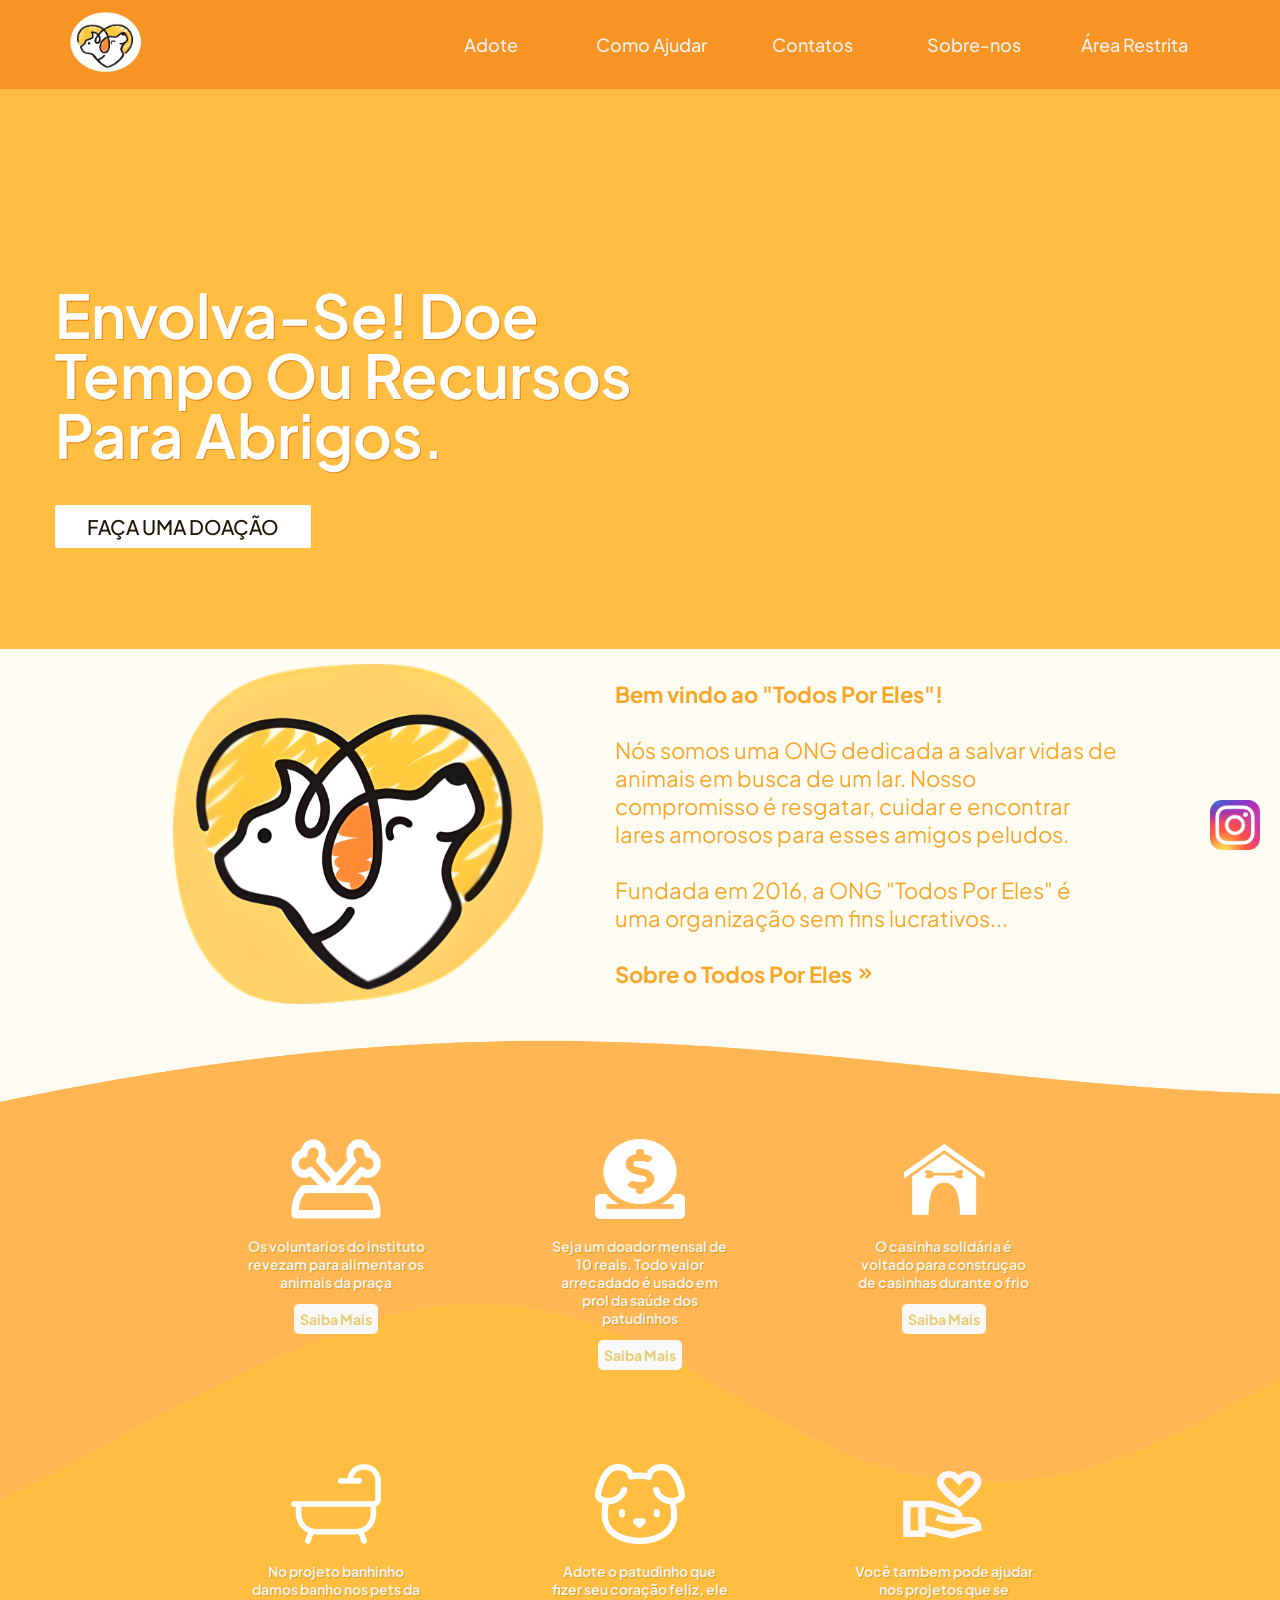
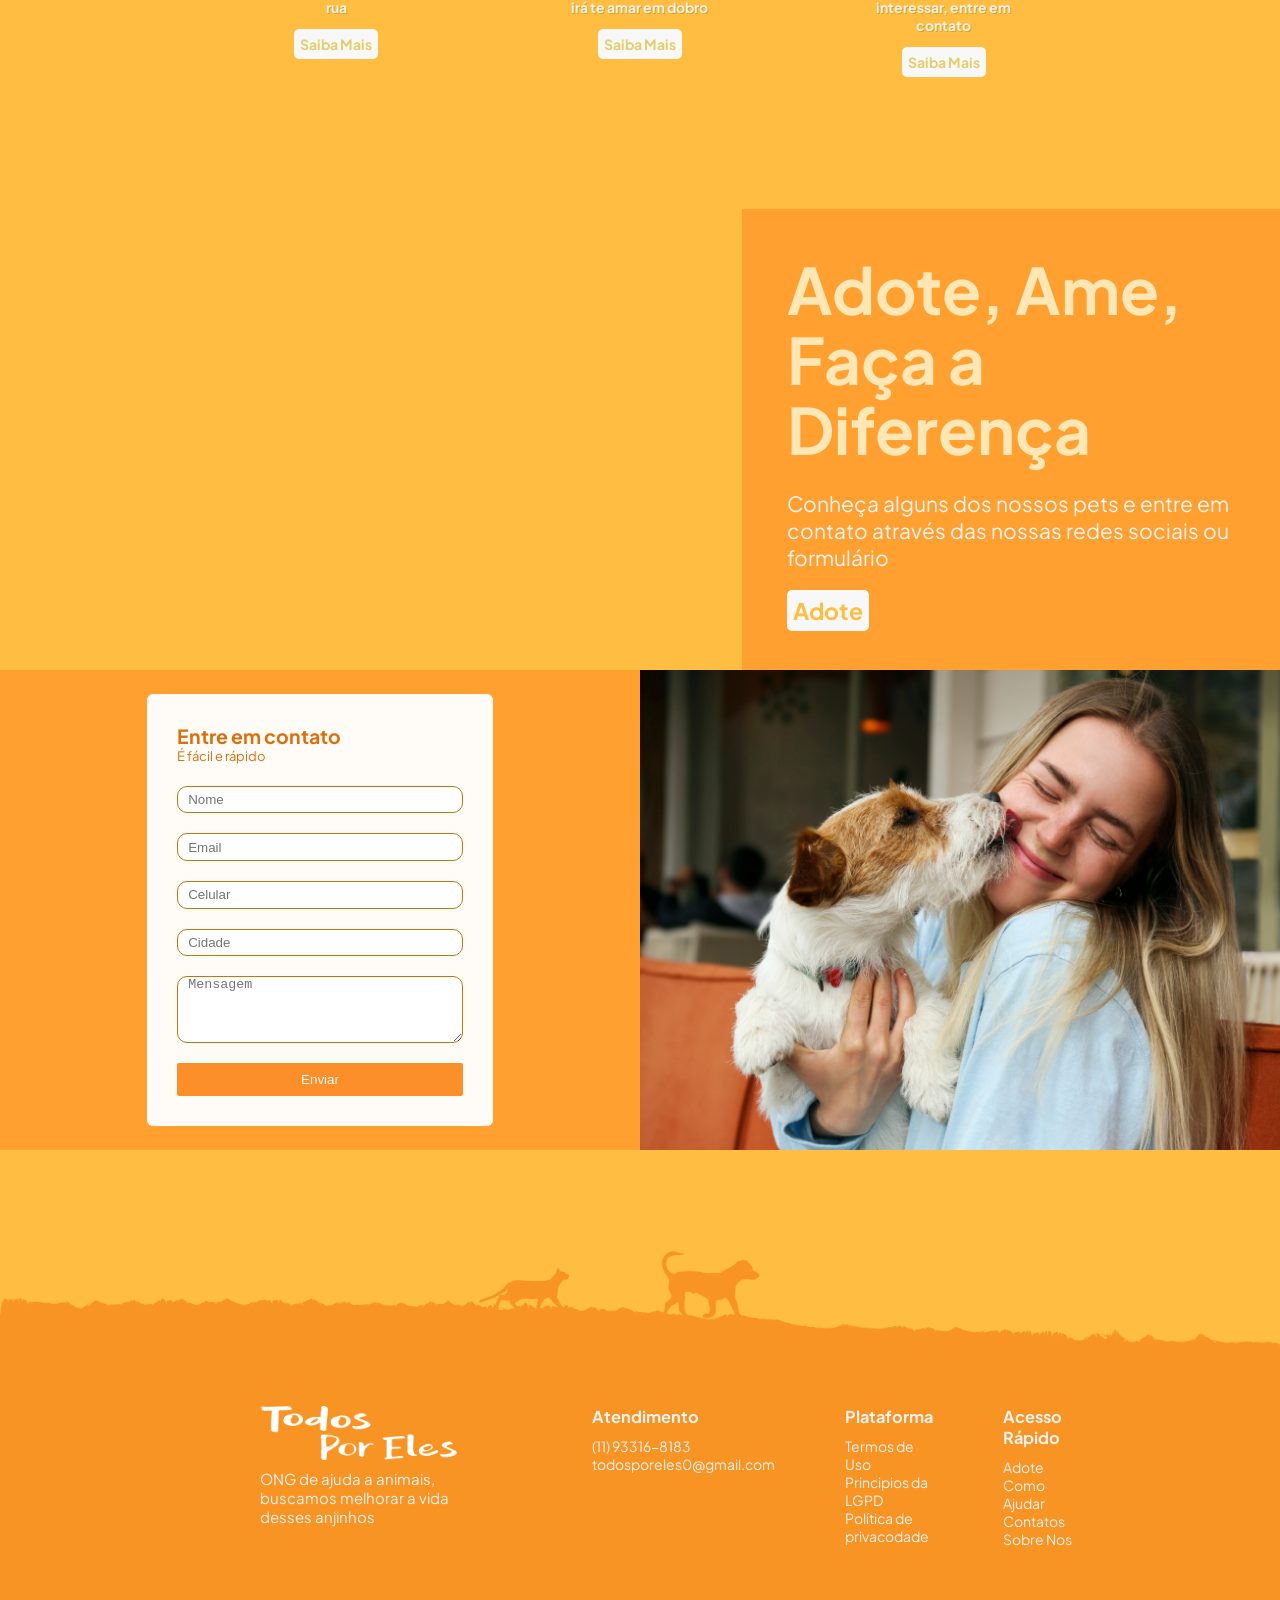
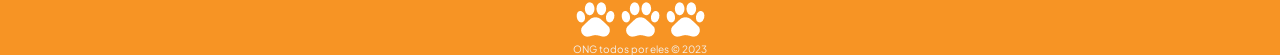
==== commit 16e49546: "javascript para o pix" ====
--- a/index.html
+++ b/index.html
@@ -10,7 +10,6 @@
     <link rel="stylesheet" href="css/home.css" />
     <link rel="stylesheet" href="css/carrossel.css" />
     <link rel='stylesheet' href='https://cdnjs.cloudflare.com/ajax/libs/Swiper/4.0.7/css/swiper.min.css'>
-
     <link href="https://fonts.googleapis.com/css?family=Rajdhani&display=swap" rel="stylesheet">
 
   </head>
--- a/css/home.css
+++ b/css/home.css
@@ -13,9 +13,6 @@
   --tertiary-color: #e7cc6b;
   --quaternary-color: #f3f1f0;
   --quinary-color: #39394a;
-  --senary-color: #121229;
-  --octonary-color: #67b0cf;
-  --bottun-hover-dark: #394d64;
   --letter-spacing: 0.8px;
   --margin-primary: 11.5rem;
 }
@@ -64,7 +61,7 @@
 
 .limitador {
   margin: 0 auto;
-  max-width: 1200px;
+  max-width: 1150px;
   width: calc(
     100% - 100px
   ); /* a largura é a largura total menos 100px (50px para cada lado) */
